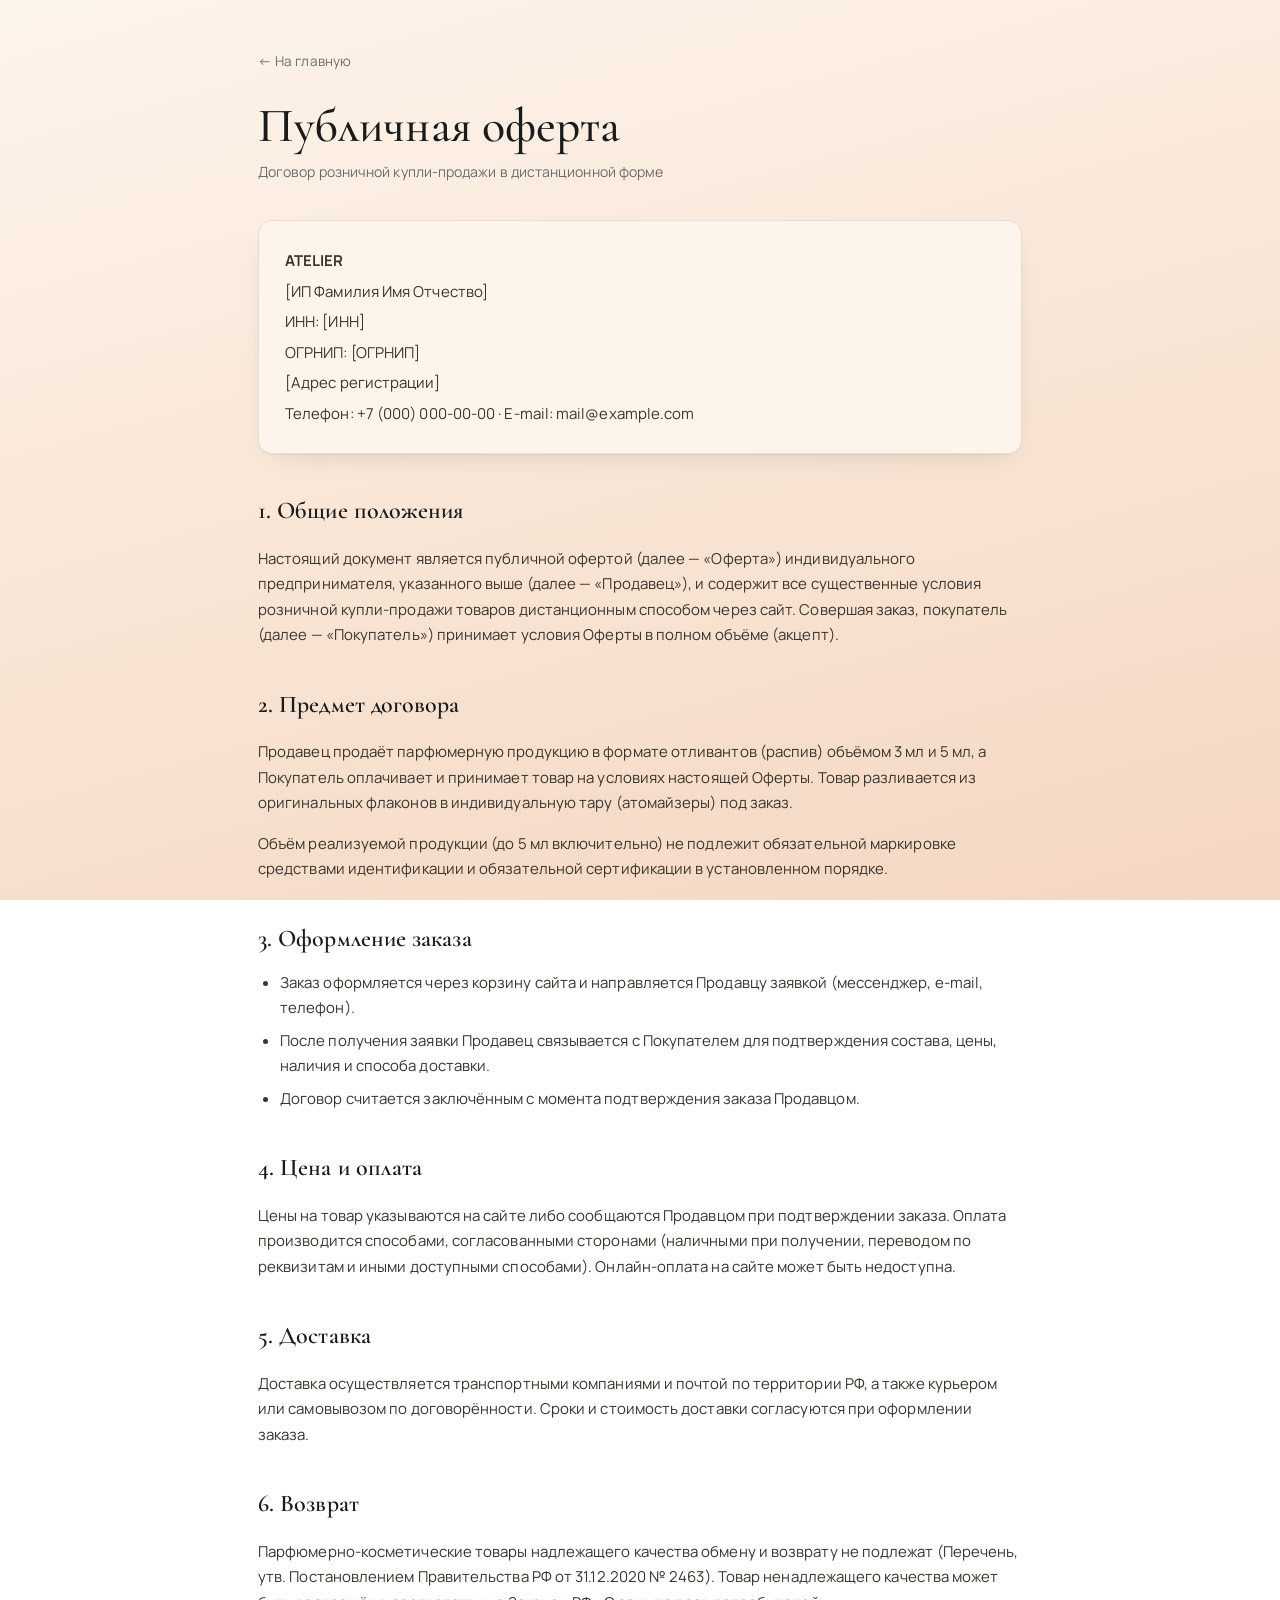
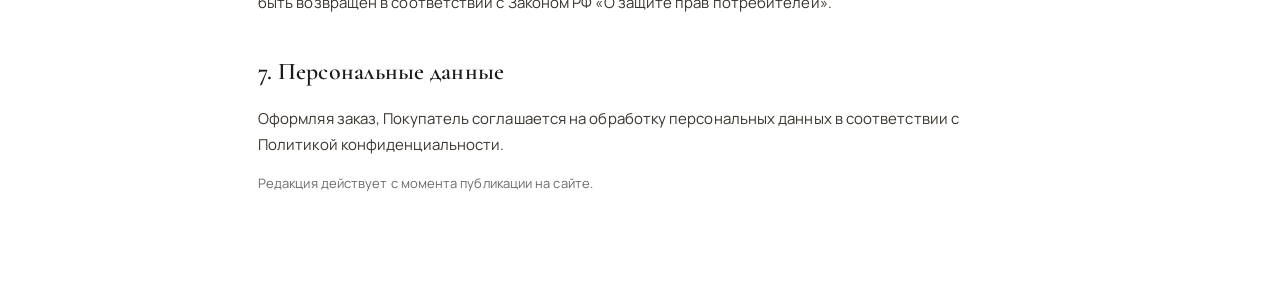
==== offer.html @ 7a7a68f2 "Сайт-витрина распива парфюмерии (ИП Жданов) Каталог 23 ароматов (3/4/5 мл), корзина (localStorage), " ====
<!DOCTYPE html>
<html lang="ru">
<head>
  <meta charset="UTF-8" />
  <meta name="viewport" content="width=device-width, initial-scale=1.0" />
  <title>Публичная оферта</title>
  <link rel="icon" href="data:image/svg+xml,%3Csvg xmlns='http://www.w3.org/2000/svg' viewBox='0 0 64 64'%3E%3Crect width='64' height='64' rx='14' fill='%23f6f3ee'/%3E%3Cpath d='M32 12 C44 30 46 38 32 50 C18 38 20 30 32 12 Z' fill='%23b9975b'/%3E%3C/svg%3E" />
  <link rel="preconnect" href="https://fonts.googleapis.com" />
  <link rel="preconnect" href="https://fonts.gstatic.com" crossorigin />
  <link href="https://fonts.googleapis.com/css2?family=Cormorant+Garamond:wght@400;500;600&family=Manrope:wght@300;400;500;600&display=swap" rel="stylesheet" />
  <link rel="stylesheet" href="assets/css/styles.css" />
</head>
<body>
  <main class="doc">
    <a href="index.html" class="back">← На главную</a>
    <h1>Публичная оферта</h1>
    <p class="doc-sub">Договор розничной купли-продажи в дистанционной форме</p>

    <div class="req-box">
      <p><strong data-shop-name>ATELIER</strong></p>
      <p id="oFio">[ИП Фамилия Имя Отчество]</p>
      <p>ИНН: <span id="oInn">[ИНН]</span></p>
      <p>ОГРНИП: <span id="oOgrnip">[ОГРНИП]</span></p>
      <p id="oAddr">[Адрес регистрации]</p>
      <p>Телефон: <span id="oPhone">[телефон]</span> · E-mail: <span id="oEmail">[почта]</span></p>
    </div>

    <h2>1. Общие положения</h2>
    <p>Настоящий документ является публичной офертой (далее — «Оферта») индивидуального предпринимателя,
    указанного выше (далее — «Продавец»), и содержит все существенные условия розничной купли-продажи
    товаров дистанционным способом через сайт. Совершая заказ, покупатель (далее — «Покупатель»)
    принимает условия Оферты в полном объёме (акцепт).</p>

    <h2>2. Предмет договора</h2>
    <p>Продавец продаёт парфюмерную продукцию в формате отливантов (распив) объёмом 3 мл и 5 мл,
    а Покупатель оплачивает и принимает товар на условиях настоящей Оферты. Товар разливается из
    оригинальных флаконов в индивидуальную тару (атомайзеры) под заказ.</p>
    <p>Объём реализуемой продукции (до 5 мл включительно) не подлежит обязательной маркировке
    средствами идентификации и обязательной сертификации в установленном порядке.</p>

    <h2>3. Оформление заказа</h2>
    <ul>
      <li>Заказ оформляется через корзину сайта и направляется Продавцу заявкой (мессенджер, e-mail,
      телефон).</li>
      <li>После получения заявки Продавец связывается с Покупателем для подтверждения состава, цены,
      наличия и способа доставки.</li>
      <li>Договор считается заключённым с момента подтверждения заказа Продавцом.</li>
    </ul>

    <h2>4. Цена и оплата</h2>
    <p>Цены на товар указываются на сайте либо сообщаются Продавцом при подтверждении заказа. Оплата
    производится способами, согласованными сторонами (наличными при получении, переводом по
    реквизитам и иными доступными способами). Онлайн-оплата на сайте может быть недоступна.</p>

    <h2>5. Доставка</h2>
    <p>Доставка осуществляется транспортными компаниями и почтой по территории РФ, а также курьером
    или самовывозом по договорённости. Сроки и стоимость доставки согласуются при оформлении заказа.</p>

    <h2>6. Возврат</h2>
    <p>Парфюмерно-косметические товары надлежащего качества обмену и возврату не подлежат
    (Перечень, утв. Постановлением Правительства РФ от 31.12.2020 № 2463). Товар ненадлежащего
    качества может быть возвращён в соответствии с Законом РФ «О защите прав потребителей».</p>

    <h2>7. Персональные данные</h2>
    <p>Оформляя заказ, Покупатель соглашается на обработку персональных данных в соответствии с
    <a href="privacy.html">Политикой конфиденциальности</a>.</p>

    <p class="muted">Редакция действует с момента публикации на сайте.</p>
  </main>

  <script src="assets/js/config.js"></script>
  <script>
    (function () {
      var L = (window.CONFIG && CONFIG.legal) || {};
      document.querySelectorAll("[data-shop-name]").forEach(function (e) { e.textContent = CONFIG.shopName; });
      var set = function (id, v) { var el = document.getElementById(id); if (el) el.textContent = v; };
      set("oFio", L.fio); set("oInn", L.inn); set("oOgrnip", L.ogrnip); set("oAddr", L.address);
      set("oPhone", CONFIG.phoneDisplay); set("oEmail", CONFIG.email);
    })();
  </script>
</body>
</html>
---- assets/css/styles.css ----
/* ============================= ОСНОВА ============================= */
:root{
  --bg:#fbf0e6;
  --bg-warm:#f8e3d2;
  --peach-1:#fdf3ea;
  --peach-2:#f8e2d0;
  --peach-3:#f3d0b6;
  --surface:#fdf5ec;
  --ink:#1a1a1a;
  --ink-soft:#3a352e;
  --muted:#6b6b6b;
  --muted-2:#8d877d;
  --line:#e4ded4;
  --line-soft:#ece7dd;
  --gold:#b9975b;
  --gold-deep:#a8854a;
  --gold-soft:#d8c39a;
  --gold-tint:#f4eddd;
  /* тёплый «эспрессо» для кнопок — мягче чистого чёрного на персиковой теме */
  --btn:#2c2118;
  --btn-deep:#1f1610;
  /* тёплый «штукатурный» фон под фото товаров — в тон персиковой теме */
  --media-bg:linear-gradient(160deg,#efe7dc 0%,#e9dfd2 55%,#e3d8c9 100%);
  --radius:14px;
  --radius-lg:20px;
  --maxw:1200px;
  --shadow:0 22px 48px -28px rgba(40,32,18,.40);
  --shadow-sm:0 10px 26px -18px rgba(40,32,18,.35);
  --shadow-card:0 1px 2px rgba(40,32,18,.04), 0 10px 30px -20px rgba(40,32,18,.30);
  --serif:"Cormorant Garamond", Georgia, serif;
  --sans:"Manrope", system-ui, -apple-system, "Segoe UI", sans-serif;
  --ease:cubic-bezier(.22,.61,.36,1);
}

*{box-sizing:border-box}
html{scroll-behavior:smooth}
html,body{max-width:100%;overflow-x:hidden}
body{
  margin:0;
  background:linear-gradient(165deg,#fdf4ec 0%,#fae8d9 42%,#f4d7c2 100%);
  background-attachment:fixed;
  color:var(--ink);
  font-family:var(--sans);
  font-weight:400;
  line-height:1.6;
  letter-spacing:.005em;
  -webkit-font-smoothing:antialiased;
  text-rendering:optimizeLegibility;
}
img{max-width:100%;display:block}
a{color:inherit;text-decoration:none}
button{font-family:inherit;cursor:pointer}
::selection{background:var(--gold-soft);color:var(--ink)}

.container{width:100%;max-width:var(--maxw);margin:0 auto;padding:0 28px}

/* «римская» микро-надпись над заголовками */
.eyebrow{
  display:inline-flex;align-items:center;gap:10px;
  text-transform:uppercase;letter-spacing:.26em;font-size:11px;font-weight:600;
  color:var(--gold-deep);
}
.eyebrow::before,.eyebrow::after{
  content:"";width:26px;height:1px;background:linear-gradient(90deg,transparent,var(--gold-soft));
}
.eyebrow::before{background:linear-gradient(90deg,var(--gold-soft),transparent)}

.section-title{
  font-family:var(--serif);
  font-weight:500;
  font-size:clamp(30px,4.4vw,48px);
  letter-spacing:.005em;
  line-height:1.08;
  margin:0;
}
.section-head{text-align:center;margin-bottom:42px;display:flex;flex-direction:column;align-items:center;gap:14px}
.section-sub{color:var(--muted);margin:0;font-size:15.5px;max-width:520px}

/* ============================= КНОПКИ ============================= */
.btn{
  position:relative;
  display:inline-flex;align-items:center;justify-content:center;gap:8px;
  padding:14px 30px;border:1px solid transparent;border-radius:999px;
  font-size:13.5px;font-weight:600;letter-spacing:.04em;
  transition:transform .25s var(--ease), background .25s var(--ease), color .25s var(--ease), border-color .25s var(--ease), box-shadow .25s var(--ease);
}
.btn:active{transform:translateY(1px)}
.btn-primary{background:var(--btn);color:#fbf3e9;box-shadow:0 12px 26px -16px rgba(44,33,24,.85)}
.btn-primary:hover{background:var(--btn-deep);transform:translateY(-2px);box-shadow:0 18px 32px -16px rgba(44,33,24,.9)}
.btn-primary:disabled{background:var(--line);color:var(--muted);cursor:not-allowed;box-shadow:none;transform:none}
.btn-ghost{background:transparent;border-color:rgba(44,33,24,.35);color:var(--btn)}
.btn-ghost:hover{background:var(--btn);color:#fbf3e9;border-color:var(--btn);transform:translateY(-2px)}
.btn-block{width:100%}
.icon-btn{background:none;border:none;font-size:18px;color:var(--muted);line-height:1;padding:8px;border-radius:50%;transition:color .2s,background .2s}
.icon-btn:hover{color:var(--ink);background:rgba(26,22,16,.05)}

/* ============================= ПЛАШКА СКИДКИ ============================= */
.promo-bar{
  background:linear-gradient(90deg,var(--gold-deep),var(--gold) 50%,var(--gold-deep));
  color:#fff;text-align:center;
  font-size:11.5px;letter-spacing:.16em;text-transform:uppercase;font-weight:600;
  padding:9px 16px;
}
.promo-bar b{color:#fff;font-weight:800;letter-spacing:.08em}

/* ============================= ШАПКА ============================= */
.site-header{
  position:sticky;top:0;z-index:40;
  background:rgba(251,240,230,.78);
  backdrop-filter:saturate(150%) blur(14px);
  -webkit-backdrop-filter:saturate(150%) blur(14px);
  border-bottom:1px solid var(--line-soft);
  transition:border-color .3s, box-shadow .3s, background .3s;
}
.header-inner{display:flex;align-items:center;gap:24px;height:74px}
.wordmark{display:flex;flex-direction:column;line-height:1.05;margin-right:auto}
.wordmark-name{font-family:var(--serif);font-size:25px;font-weight:600;letter-spacing:.2em}
.wordmark-sub{font-size:10px;letter-spacing:.22em;text-transform:uppercase;color:var(--muted-2);margin-top:3px}
.nav{display:flex;gap:32px;font-size:13.5px;font-weight:500;letter-spacing:.02em}
.nav a{position:relative;color:var(--muted);padding:4px 0;transition:color .25s}
.nav a::after{
  content:"";position:absolute;left:0;right:100%;bottom:0;height:1px;
  background:var(--gold);transition:right .3s var(--ease);
}
.nav a:hover{color:var(--ink)}
.nav a:hover::after{right:0}
.cart-btn{position:relative;background:none;border:none;color:var(--ink);padding:9px;display:flex;border-radius:50%;transition:background .2s,transform .2s}
.cart-btn:hover{background:rgba(26,22,16,.05);transform:translateY(-1px)}
.cart-count{
  position:absolute;top:-1px;right:-2px;min-width:18px;height:18px;padding:0 4px;
  background:var(--gold);color:#fff;font-size:10.5px;font-weight:700;
  border-radius:999px;display:flex;align-items:center;justify-content:center;
  box-shadow:0 0 0 2px var(--bg);
}

/* ============================= HERO ============================= */
.hero{
  position:relative;overflow:hidden;
  padding:clamp(70px,11vw,140px) 0 clamp(50px,7vw,96px);
  text-align:center;
}
/* деликатные радиальные акценты фона */
.hero::before,.hero::after{
  content:"";position:absolute;border-radius:50%;pointer-events:none;z-index:0;
}
.hero::before{
  width:900px;height:900px;top:-400px;left:50%;margin-left:-450px;
  background:radial-gradient(circle,rgba(243,176,130,.30) 0%,rgba(243,176,130,0) 62%);
  animation:floatGlow 15s ease-in-out infinite alternate;
}
.hero::after{
  width:600px;height:600px;bottom:-300px;right:-160px;
  background:radial-gradient(circle,rgba(214,150,98,.20) 0%,rgba(214,150,98,0) 66%);
  animation:floatGlow2 19s ease-in-out infinite alternate;
}
.hero-inner{position:relative;z-index:1}
.hero-eyebrow{
  display:inline-flex;align-items:center;gap:12px;
  text-transform:uppercase;letter-spacing:.28em;font-size:11.5px;font-weight:600;color:var(--gold-deep);
  margin:0 0 26px;
}
.hero-eyebrow::before,.hero-eyebrow::after{
  content:"";width:34px;height:1px;background:var(--gold-soft);
}
.hero-title{
  font-family:var(--serif);font-weight:500;
  font-size:clamp(34px,8.4vw,90px);line-height:1.02;margin:0 0 26px;letter-spacing:.004em;
  overflow-wrap:break-word;
}
.hero-title em{font-style:italic;color:var(--gold-deep)}
.hero-lead{font-size:clamp(16px,2vw,19px);color:var(--muted);max-width:560px;margin:0 auto 34px;line-height:1.65}
.hero-lead strong{color:var(--ink);font-weight:600}
.hero-actions{display:flex;gap:16px;justify-content:center;flex-wrap:wrap}
.hero-note{
  margin-top:34px;font-size:12px;color:var(--muted-2);letter-spacing:.04em;
  display:inline-flex;align-items:center;gap:8px;
}
.hero-divider{
  margin:46px auto 0;width:1px;height:46px;
  background:linear-gradient(var(--gold-soft),transparent);
}

/* ============================= БРЕНДЫ + ДОВЕРИЕ (гибрид) ============================= */
.brands{padding:18px 0 8px;text-align:center}
.brands-eyebrow{margin-bottom:26px}
.brand-marquee{
  position:relative;overflow:hidden;width:100%;
  -webkit-mask-image:linear-gradient(90deg,transparent,#000 12%,#000 88%,transparent);
  mask-image:linear-gradient(90deg,transparent,#000 12%,#000 88%,transparent);
}
.brand-track{
  display:inline-flex;align-items:center;gap:0;white-space:nowrap;
  will-change:transform;animation:marquee 36s linear infinite;
}
.brand-track:hover{animation-play-state:paused}
.brand-track .b{
  font-family:var(--serif);font-size:clamp(22px,3vw,34px);font-weight:500;
  color:var(--ink-soft);padding:0 34px;letter-spacing:.01em;transition:color .3s var(--ease);
}
.brand-track .b:hover{color:var(--gold-deep)}
.brand-track .dot{width:5px;height:5px;border-radius:50%;background:var(--gold-soft);flex:none}

.trust-line{
  list-style:none;margin:34px auto 0;padding:0;
  display:flex;flex-wrap:wrap;justify-content:center;align-items:center;gap:14px 26px;
}
.trust-line li{
  position:relative;display:inline-flex;align-items:center;gap:10px;
  font-size:12.5px;text-transform:uppercase;letter-spacing:.14em;color:var(--muted);font-weight:600;
}
.trust-line li::before{
  content:"";width:6px;height:6px;border-radius:50%;background:var(--gold);
  box-shadow:0 0 0 4px var(--gold-tint);
}

/* ============================= КАТАЛОГ ============================= */
.catalog{padding:clamp(64px,9vw,108px) 0}
.filters{display:flex;flex-wrap:wrap;gap:9px;justify-content:center;margin-bottom:42px}
.filter-chip{
  padding:9px 20px;border:1px solid var(--line);border-radius:999px;background:var(--surface);
  font-size:12.5px;font-weight:500;letter-spacing:.02em;color:var(--muted);
  transition:all .25s var(--ease);
}
.filter-chip:hover{border-color:var(--gold-soft);color:var(--ink);transform:translateY(-1px)}
.filter-chip.active{background:var(--btn);color:#fbf3e9;border-color:var(--btn);box-shadow:0 10px 20px -14px rgba(44,33,24,.7)}

.grid{display:grid;grid-template-columns:repeat(4,minmax(0,1fr));gap:26px}

.card{
  position:relative;
  background:linear-gradient(180deg,#fffaf2 0%,#fbefe2 100%);
  border:1px solid rgba(217,195,154,.35);border-radius:var(--radius);
  overflow:hidden;display:flex;flex-direction:column;
  box-shadow:var(--shadow-card);
  transition:transform .35s var(--ease), box-shadow .35s var(--ease), border-color .35s var(--ease);
}
.card:hover{transform:translateY(-6px);box-shadow:var(--shadow);border-color:var(--gold-soft)}
.card-media{
  position:relative;aspect-ratio:1/1;
  background:var(--media-bg);overflow:hidden;
}
.card-media::after{
  content:"";position:absolute;inset:0;pointer-events:none;
  box-shadow:inset 0 -40px 50px -40px rgba(40,32,18,.12);
}
.card-media img{
  width:100%;height:100%;object-fit:cover;object-position:center 42%;
  /* тёплый тон, чтобы серая штукатурка кадров подружилась с персиковой темой */
  filter:sepia(.14) saturate(1.12) brightness(1.015);
  transition:transform .7s var(--ease), filter .4s var(--ease);
}
.card:hover .card-media img{transform:scale(1.045)}
/* бейдж бренда поверх фото */
.card-badge{
  position:absolute;top:12px;left:12px;z-index:2;
  background:rgba(255,255,255,.86);backdrop-filter:blur(4px);-webkit-backdrop-filter:blur(4px);
  border:1px solid rgba(228,222,212,.9);
  border-radius:999px;padding:5px 12px;
  font-size:9.5px;letter-spacing:.16em;text-transform:uppercase;font-weight:700;color:var(--gold-deep);
}
.card-gender-badge{
  position:absolute;top:12px;right:12px;z-index:2;
  background:rgba(26,22,16,.55);backdrop-filter:blur(4px);-webkit-backdrop-filter:blur(4px);
  border-radius:999px;padding:5px 11px;
  font-size:9px;letter-spacing:.12em;text-transform:uppercase;font-weight:600;color:#fff;
}
.card-sale{
  position:absolute;left:12px;bottom:12px;z-index:2;
  background:linear-gradient(135deg,var(--gold),var(--gold-deep));color:#fff;
  border-radius:999px;padding:5px 11px;
  font-size:10.5px;font-weight:700;letter-spacing:.04em;
  box-shadow:0 8px 18px -8px rgba(168,133,74,.95);
  transition:opacity .3s var(--ease);
}
.card-body{padding:15px 16px 16px;display:flex;flex-direction:column;flex:1}
.card-name{font-family:var(--serif);font-size:20px;font-weight:600;line-height:1.14;margin:0 0 12px;letter-spacing:.005em}
.card-desc{font-size:13px;color:var(--muted);margin:0 0 14px;line-height:1.55}
.card-notes{
  font-size:12px;color:var(--muted);
  border-top:1px solid var(--line-soft);padding-top:14px;margin-bottom:18px;
  display:grid;gap:5px;
}
.card-notes b{
  color:var(--ink-soft);font-weight:600;font-size:10px;text-transform:uppercase;letter-spacing:.08em;
  display:inline-block;min-width:50px;
}
.card-notes div{display:flex;gap:8px;line-height:1.45}
.card-notes div + div{margin-top:0}

/* оверлей с описанием/нотами поверх фото — раскрывается при наведении (десктоп) */
.card-hover{
  position:absolute;inset:0;z-index:1;
  display:flex;flex-direction:column;justify-content:flex-end;
  padding:22px 20px;
  color:#f1e7d8;
  background:linear-gradient(to top,rgba(22,17,11,.95) 0%,rgba(22,17,11,.78) 42%,rgba(22,17,11,.25) 78%,transparent 100%);
  opacity:0;transform:translateY(10px);
  transition:opacity .45s var(--ease), transform .45s var(--ease);
}
.card-hover .card-desc{color:#efe6d6;margin:0 0 12px;font-size:13.5px}
.card-hover .card-notes{border-top-color:rgba(255,255,255,.2);color:#e7dcc8;margin-bottom:0}
.card-hover .card-notes b{color:var(--gold-soft)}
/* мобильный/статичный блок инфо в теле карточки */
.card-mobile .card-desc{margin:0 0 12px}
.card-mobile .card-notes{margin-bottom:16px}

@media (hover:hover){
  .card:hover .card-hover{opacity:1;transform:none}
  .card:hover .card-sale{opacity:0}
  .card-mobile{display:none}
}
@media (hover:none){
  .card-hover{display:none}
}

.card-buy{margin-top:auto}
.vol-toggle{display:flex;gap:8px;margin-bottom:10px}
.vol-opt{
  position:relative;flex:1;overflow:hidden;
  border:1px solid var(--line);border-radius:12px;
  background:linear-gradient(170deg,#fffdfa 0%,#f8efe2 100%);
  padding:8px 6px 9px;text-align:center;
  box-shadow:0 1px 2px rgba(40,32,18,.05), inset 0 1px 0 rgba(255,255,255,.7);
  transition:border-color .22s var(--ease), background .22s var(--ease), box-shadow .22s var(--ease), transform .22s var(--ease);
}
.vol-opt:hover{
  border-color:var(--gold-soft);
  background:linear-gradient(170deg,#fffaf1 0%,#f3e7d3 100%);
  transform:translateY(-1px);
}
.vol-opt.active{
  border-color:var(--gold);
  background:linear-gradient(168deg,#fffdf8 0%,#f6e9d2 100%);
  box-shadow:0 8px 18px -12px rgba(168,133,74,.65), inset 0 0 0 1px rgba(185,151,91,.5), inset 0 1px 0 rgba(255,255,255,.85);
}
/* тонкая золотая верхняя полоска у активного блока */
.vol-opt.active::before{
  content:"";position:absolute;left:0;right:0;top:0;height:2px;
  background:linear-gradient(90deg,transparent,var(--gold),var(--gold-soft),var(--gold),transparent);
}
.vol-opt .v{display:block;font-size:13px;font-weight:700;letter-spacing:.02em;color:var(--ink-soft)}
.vol-opt.active .v{color:var(--ink)}
.vol-opt .p{
  display:flex;flex-wrap:wrap;justify-content:center;align-items:baseline;gap:5px;
  font-size:11.5px;color:var(--muted);margin-top:3px;line-height:1.1;
}
.p-old{text-decoration:line-through;text-decoration-color:rgba(141,135,125,.6);color:var(--muted-2);font-size:10.5px;opacity:.8}
.p-now{
  color:var(--gold-deep);font-weight:700;font-size:12.5px;letter-spacing:.01em;
}
/* лёгкий золотой переливающийся блик на цене активного блока */
.vol-opt.active .p-now{
  background:linear-gradient(100deg,var(--gold-deep) 20%,#e7c889 48%,var(--gold-deep) 76%);
  background-size:220% 100%;
  -webkit-background-clip:text;background-clip:text;
  -webkit-text-fill-color:transparent;color:transparent;
  animation:priceShimmer 3.6s var(--ease) infinite;
}
@keyframes priceShimmer{
  0%,100%{background-position:140% 0}
  50%{background-position:-40% 0}
}
.add-btn{width:100%;padding:12px 24px}

/* ============================= ОПЛАТА/ДОСТАВКА ============================= */
.delivery{position:relative;padding:clamp(56px,7vw,92px) 0;background:var(--surface);border-top:1px solid var(--line);border-bottom:1px solid var(--line)}
.delivery-inner{max-width:780px;text-align:center;margin:0 auto;display:flex;flex-direction:column;align-items:center;gap:14px}
.delivery-list{list-style:none;padding:0;margin:32px 0 0;display:grid;gap:0;text-align:left;width:100%;max-width:620px}
.delivery-list li{
  position:relative;padding:16px 16px 16px 42px;color:var(--ink-soft);font-size:15px;
  border-bottom:1px solid var(--line-soft);
}
.delivery-list li:last-child{border-bottom:none}
.delivery-list li::before{
  content:"";position:absolute;left:8px;top:21px;width:8px;height:8px;border-radius:50%;
  background:var(--gold);box-shadow:0 0 0 4px var(--gold-tint);
}
.delivery-foot{margin-top:30px;color:var(--muted);font-size:14px;max-width:620px;line-height:1.6}

/* ============================= ФУТЕР ============================= */
.site-footer{padding:72px 0 30px;background:var(--bg-warm);border-top:1px solid var(--line)}
.footer-grid{display:grid;grid-template-columns:1.5fr 1fr 1fr 1.4fr;gap:36px}
.footer-col h4{font-size:11.5px;text-transform:uppercase;letter-spacing:.16em;color:var(--ink);margin:0 0 16px;font-weight:700}
.footer-col p{margin:0 0 10px;font-size:14px;color:var(--muted)}
.footer-col a{position:relative;color:var(--muted);transition:color .2s}
.footer-col a:hover{color:var(--gold-deep)}
.footer-logo{font-size:24px;letter-spacing:.2em;font-family:var(--serif);font-weight:600}
.footer-tagline{margin:8px 0 14px !important;color:var(--muted)}
.footer-muted{font-size:12.5px !important;line-height:1.6;max-width:300px}
.footer-legal p{font-size:13px;line-height:1.55}
.footer-bottom{margin-top:52px;padding-top:24px;border-top:1px solid var(--line);font-size:12.5px;color:var(--muted-2);display:flex;justify-content:center}

/* ============================= КОРЗИНА / МОДАЛКА ============================= */
.overlay{position:fixed;inset:0;background:rgba(26,22,16,.48);backdrop-filter:blur(2px);-webkit-backdrop-filter:blur(2px);z-index:50;animation:fade .25s ease}
.cart-drawer{
  position:fixed;top:0;right:0;height:100%;width:min(430px,100%);z-index:60;
  background:var(--bg);border-left:1px solid var(--line);
  transform:translateX(100%);transition:transform .42s var(--ease);
  display:flex;flex-direction:column;box-shadow:-30px 0 60px -40px rgba(40,32,18,.5);
}
.cart-drawer.open{transform:translateX(0)}
.cart-head{display:flex;align-items:center;justify-content:space-between;padding:24px 24px 18px;border-bottom:1px solid var(--line)}
.cart-head h3{font-family:var(--serif);font-size:26px;font-weight:600;margin:0}
.cart-items{flex:1;overflow-y:auto;padding:8px 24px}
.cart-empty{flex:1;display:flex;flex-direction:column;align-items:center;justify-content:center;gap:8px;color:var(--muted);font-size:15px}
.cart-item{display:flex;gap:14px;padding:18px 0;border-bottom:1px solid var(--line-soft)}
.cart-item:last-child{border-bottom:none}
.cart-item img{width:64px;height:64px;border-radius:10px;object-fit:cover;background:var(--media-bg);border:1px solid var(--line)}
.cart-item-info{flex:1;min-width:0}
.cart-item-brand{font-size:10px;text-transform:uppercase;letter-spacing:.14em;color:var(--gold-deep);font-weight:700}
.cart-item-name{font-family:var(--serif);font-size:17px;font-weight:600;margin:3px 0 2px;line-height:1.2}
.cart-item-vol{font-size:12px;color:var(--muted)}
.cart-item-bottom{display:flex;align-items:center;justify-content:space-between;margin-top:10px}
.qty{display:flex;align-items:center;gap:4px;border:1px solid var(--line);border-radius:999px;padding:2px;background:#fff}
.qty button{width:28px;height:28px;border:none;background:transparent;border-radius:999px;font-size:16px;line-height:1;color:var(--ink);transition:background .15s}
.qty button:hover{background:var(--gold-tint)}
.qty span{min-width:22px;text-align:center;font-size:13.5px;font-weight:600}
.cart-item-price{font-size:14px;font-weight:700}
.cart-item-remove{font-size:11px;color:var(--muted-2);background:none;border:none;padding:0;margin-top:8px;letter-spacing:.02em;transition:color .2s}
.cart-item-remove:hover{color:#a33}
.cart-foot{padding:20px 24px 26px;border-top:1px solid var(--line);background:var(--bg-warm)}
.cart-total-row{display:flex;justify-content:space-between;align-items:baseline;margin-bottom:14px}
.cart-total-row span{font-size:13px;text-transform:uppercase;letter-spacing:.1em;color:var(--muted)}
.cart-total-row strong{font-family:var(--serif);font-size:28px;font-weight:600}
.cart-hint{font-size:12px;color:var(--muted);margin:0 0 14px;line-height:1.5}

/* модалка оформления */
.modal{position:fixed;inset:0;z-index:70;display:none;align-items:center;justify-content:center;padding:20px;background:rgba(26,22,16,.55);backdrop-filter:blur(3px);-webkit-backdrop-filter:blur(3px)}
.modal.open{display:flex;animation:fade .25s ease}
.modal-box{
  background:var(--bg);border-radius:var(--radius-lg);width:min(520px,100%);max-height:90vh;overflow-y:auto;
  border:1px solid var(--line);box-shadow:var(--shadow);
  animation:rise .35s var(--ease);
}
.modal-head{display:flex;align-items:center;justify-content:space-between;padding:24px 26px 16px;border-bottom:1px solid var(--line)}
.modal-head h3{font-family:var(--serif);font-size:26px;font-weight:600;margin:0}
.checkout-form{padding:22px 26px 28px;display:flex;flex-direction:column;gap:15px}
.field{display:flex;flex-direction:column;gap:7px}
.field span{font-size:12.5px;color:var(--muted);letter-spacing:.02em}
.field i{color:var(--gold);font-style:normal}
.field input,.field textarea{
  border:1px solid var(--line);border-radius:11px;padding:12px 14px;font-family:inherit;font-size:14px;
  background:#fff;color:var(--ink);resize:vertical;transition:border-color .2s, box-shadow .2s;
}
.field input:focus,.field textarea:focus{outline:none;border-color:var(--gold);box-shadow:0 0 0 3px var(--gold-tint)}
.check{display:flex;gap:11px;align-items:flex-start;font-size:12.5px;color:var(--muted);line-height:1.5}
.check input{margin-top:2px;accent-color:var(--gold-deep);width:15px;height:15px;flex:none}
.check a{color:var(--ink);text-decoration:underline;text-underline-offset:2px}
.form-error{color:#b3402f;font-size:13px;margin:0;background:#fbeae7;border:1px solid #f0c8c0;padding:10px 14px;border-radius:10px}
.send-label{font-size:12px;text-transform:uppercase;letter-spacing:.1em;color:var(--muted);margin:8px 0 0}
.send-buttons{display:grid;grid-template-columns:1fr 1fr;gap:10px}
.send-buttons .btn{width:100%;padding:13px 18px;font-size:13px}
.send-wa{background:#1faa52;color:#fff}
.send-wa:hover{background:#1a9447;transform:translateY(-2px)}
.send-tg{background:#2aabee;color:#fff}
.send-tg:hover{background:#1d98d8;transform:translateY(-2px)}
.send-email{background:var(--btn);color:#fbf3e9}
.send-email:hover{background:var(--btn-deep);transform:translateY(-2px)}
.send-call{background:transparent;border:1px solid rgba(26,26,26,.4);color:var(--ink)}
.send-call:hover{background:var(--btn);color:#fbf3e9;border-color:var(--btn);transform:translateY(-2px)}

/* тост */
.toast{
  position:fixed;left:50%;bottom:30px;transform:translateX(-50%) translateY(20px);
  background:var(--ink);color:#fff;padding:13px 26px;border-radius:999px;font-size:13.5px;font-weight:500;letter-spacing:.02em;
  z-index:90;opacity:0;transition:opacity .3s var(--ease), transform .3s var(--ease);pointer-events:none;
  box-shadow:0 20px 40px -22px rgba(0,0,0,.6);
}
.toast.show{opacity:1;transform:translateX(-50%) translateY(0)}

/* ============================= АНИМАЦИИ ============================= */
.reveal{opacity:0;transform:translateY(22px);transition:opacity .7s var(--ease), transform .7s var(--ease)}
.reveal.in{opacity:1;transform:none}
/* stagger для карточек/преимуществ внутри одной сетки */
.grid .reveal:nth-child(4n+2),.features-grid .reveal:nth-child(2){transition-delay:.07s}
.grid .reveal:nth-child(4n+3),.features-grid .reveal:nth-child(3){transition-delay:.14s}
.grid .reveal:nth-child(4n+4),.features-grid .reveal:nth-child(4){transition-delay:.21s}
@keyframes fade{from{opacity:0}to{opacity:1}}
@keyframes rise{from{opacity:0;transform:translateY(16px) scale(.985)}to{opacity:1;transform:none}}
@keyframes marquee{from{transform:translateX(0)}to{transform:translateX(-50%)}}
@keyframes floatGlow{from{transform:translate(-30px,0)}to{transform:translate(30px,40px)}}
@keyframes floatGlow2{from{transform:translate(0,0)}to{transform:translate(-40px,-30px)}}

/* ============================= АДАПТИВ ============================= */
@media (max-width:1024px){
  .features-grid{grid-template-columns:repeat(2,minmax(0,1fr))}
  .grid{grid-template-columns:repeat(3,minmax(0,1fr))}
  .footer-grid{grid-template-columns:1fr 1fr}
}
@media (max-width:760px){
  .nav{display:none}
  .grid{grid-template-columns:repeat(2,minmax(0,1fr));gap:16px}
  .card-name{font-size:19px}
  .card-body{padding:16px 16px 18px}
  .card-notes,.card-desc{font-size:12px}
  .footer-grid{grid-template-columns:1fr;gap:30px}
  .send-buttons{grid-template-columns:1fr}
  .section-head{margin-bottom:32px}
}
@media (max-width:420px){
  .container{padding:0 16px}
  .grid{grid-template-columns:repeat(2,minmax(0,1fr));gap:12px}
  .card-body{padding:14px}
  .card-name{font-size:17px}
  .card-notes b{min-width:auto}
  .vol-toggle{flex-direction:column}
}

@media (prefers-reduced-motion:reduce){
  *{scroll-behavior:auto !important}
  .reveal{opacity:1;transform:none;transition:none}
  .reveal[class*="nth"]{transition-delay:0 !important}
  .grid .reveal{transition-delay:0 !important}
  .card,.card-media img,.btn,.filter-chip,.nav a::after,.vol-opt{transition:none}
  .vol-opt.active .p-now{
    animation:none;
    -webkit-text-fill-color:var(--gold-deep);color:var(--gold-deep);
    background:none;
  }
  .modal-box{animation:none}
  .brand-track{animation:none;justify-content:center;white-space:normal;flex-wrap:wrap}
  .hero::before,.hero::after{animation:none}
}

/* ============================= ЮР-СТРАНИЦЫ ============================= */
.doc{max-width:820px;margin:0 auto;padding:48px 28px 80px}
.doc .back{display:inline-flex;align-items:center;gap:8px;margin-bottom:28px;font-size:13.5px;color:var(--muted);transition:color .2s}
.doc .back:hover{color:var(--gold-deep)}
.doc h1{font-family:var(--serif);font-weight:500;font-size:clamp(30px,5vw,48px);margin:0 0 8px;line-height:1.08}
.doc .doc-sub{color:var(--muted);font-size:14px;margin:0 0 36px}
.doc h2{font-family:var(--serif);font-weight:600;font-size:24px;margin:38px 0 12px}
.doc p,.doc li{font-size:15px;color:var(--ink-soft);line-height:1.7}
.doc ul,.doc ol{padding-left:22px;margin:10px 0}
.doc li{margin-bottom:7px}
.doc .req-box{background:var(--surface);border:1px solid var(--line);border-radius:var(--radius);padding:22px 26px;margin:20px 0;box-shadow:var(--shadow-card)}
.doc .req-box p{margin:5px 0}
.doc .muted{color:var(--muted);font-size:13px}
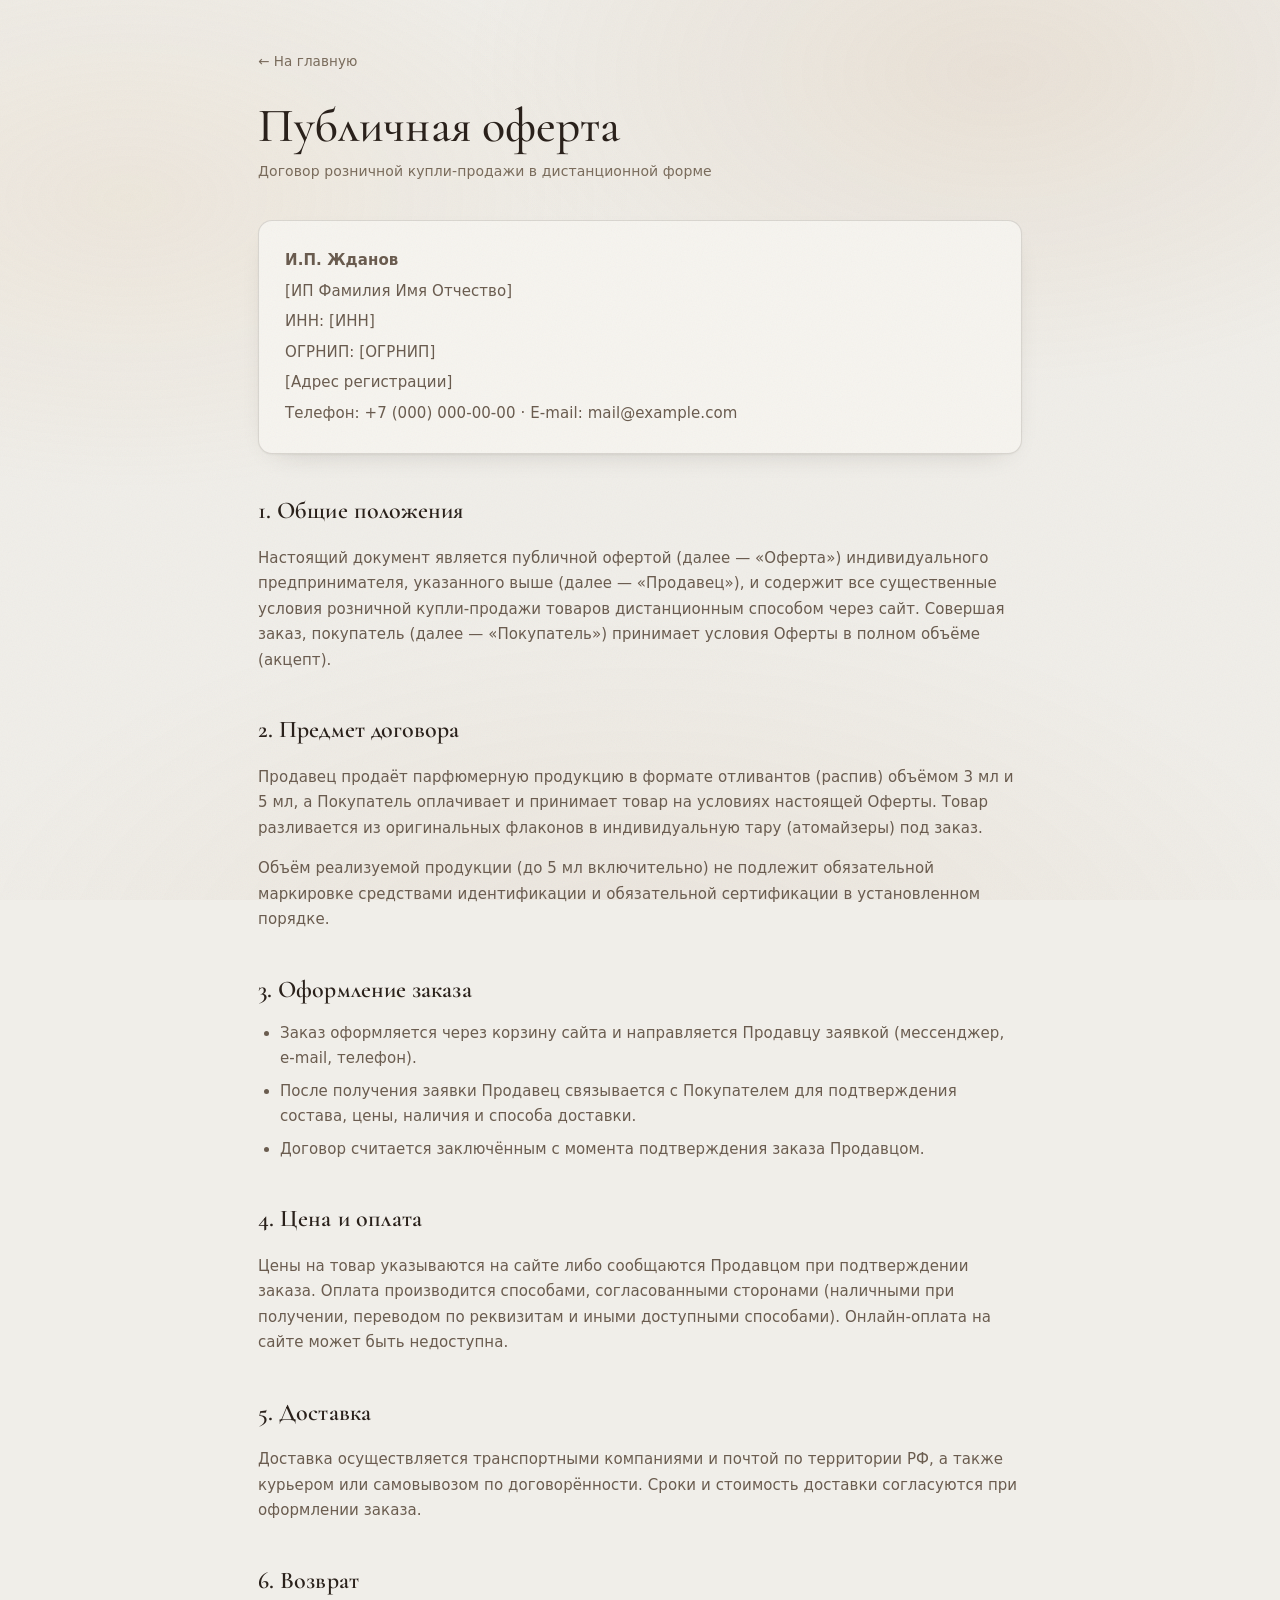
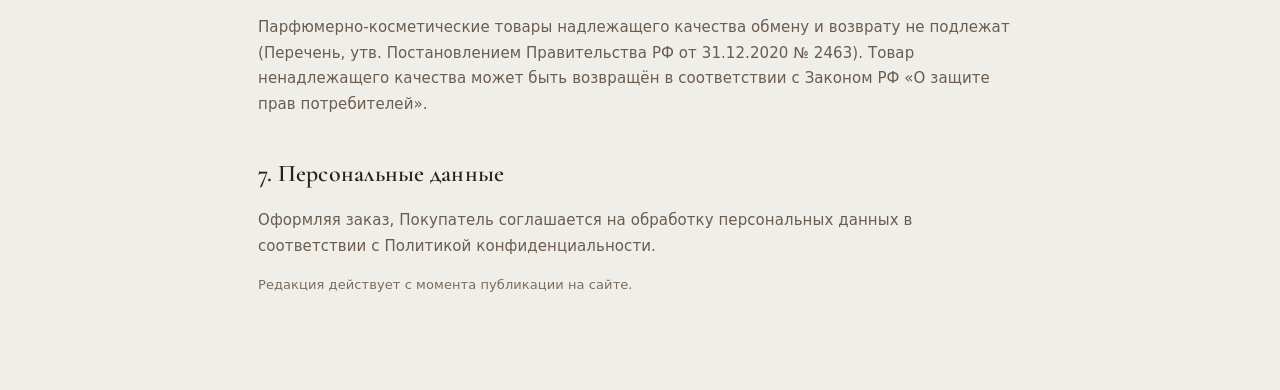
==== commit c737d511: "Запрет авто-тёмного режима браузера (color-scheme: light) Мобильные браузеры (Samsung Internet, Chro" ====
--- a/offer.html
+++ b/offer.html
@@ -3,6 +3,7 @@
 <head>
   <meta charset="UTF-8" />
   <meta name="viewport" content="width=device-width, initial-scale=1.0" />
+  <meta name="color-scheme" content="light" />
   <title>Публичная оферта</title>
   <link rel="icon" href="data:image/svg+xml,%3Csvg xmlns='http://www.w3.org/2000/svg' viewBox='0 0 64 64'%3E%3Crect width='64' height='64' rx='14' fill='%23f6f3ee'/%3E%3Cpath d='M32 12 C44 30 46 38 32 50 C18 38 20 30 32 12 Z' fill='%23b9975b'/%3E%3C/svg%3E" />
   <link rel="preconnect" href="https://fonts.googleapis.com" />
--- a/assets/css/styles.css
+++ b/assets/css/styles.css
@@ -1,34 +1,47 @@
 /* ============================= ОСНОВА ============================= */
 :root{
-  --bg:#fbf0e6;
-  --bg-warm:#f8e3d2;
-  --peach-1:#fdf3ea;
-  --peach-2:#f8e2d0;
-  --peach-3:#f3d0b6;
-  --surface:#fdf5ec;
-  --ink:#1a1a1a;
-  --ink-soft:#3a352e;
-  --muted:#6b6b6b;
-  --muted-2:#8d877d;
-  --line:#e4ded4;
-  --line-soft:#ece7dd;
-  --gold:#b9975b;
-  --gold-deep:#a8854a;
-  --gold-soft:#d8c39a;
-  --gold-tint:#f4eddd;
-  /* тёплый «эспрессо» для кнопок — мягче чистого чёрного на персиковой теме */
-  --btn:#2c2118;
-  --btn-deep:#1f1610;
-  /* тёплый «штукатурный» фон под фото товаров — в тон персиковой теме */
-  --media-bg:linear-gradient(160deg,#efe7dc 0%,#e9dfd2 55%,#e3d8c9 100%);
+  color-scheme:light;            /* сайт только светлый — запрет авто-тёмного режима браузера */
+  /* нейтральный off-white (тон «neutral» из SILLAGE — прохладнее тёплого крема) */
+  --bg:#F0EEE9;
+  --bg-warm:#EAE7E0;
+  --peach-1:#F6F4EF;
+  --peach-2:#EAE7E0;
+  --peach-3:#E0DCD2;
+  --surface:#F6F4EF;
+  /* графит-коричневые чернила */
+  --ink:#2A211B;
+  --ink-soft:#6A5C4F;
+  --muted:#7A6C5C;
+  --muted-2:#9A8B7B;
+  --line:rgba(42,33,27,.14);
+  --line-soft:rgba(42,33,27,.08);
+  /* бронза-амбра — единый тёплый акцент (тонкие линии, цена, детали) */
+  --gold:#B0763A;
+  --gold-deep:#8A5A28;
+  --gold-soft:#CDA571;
+  --gold-tint:#F1E6D6;
+  /* акцент-токены SILLAGE (--accent-glow — rgb-каналы для свечения) */
+  --accent:#B0763A;
+  --accent-deep:#8A5A28;
+  --accent-glow:176 118 58;
+  /* прежние имена акцента сведены к бронзе (раньше были бордо) */
+  --wine:var(--gold);
+  --wine-deep:var(--gold-deep);
+  --wine-soft:var(--gold-soft);
+  --wine-tint:var(--gold-tint);
+  /* тёмный графит-коричневый для кнопок/активных пилюль */
+  --btn:#2A211B;
+  --btn-deep:#1E1712;
+  /* тёплый «штукатурный» фон под фото товаров — в тон кремовой теме */
+  --media-bg:linear-gradient(160deg,#ECEAE3 0%,#E6E3DB 55%,#DEDACF 100%);
   --radius:14px;
   --radius-lg:20px;
   --maxw:1200px;
-  --shadow:0 22px 48px -28px rgba(40,32,18,.40);
-  --shadow-sm:0 10px 26px -18px rgba(40,32,18,.35);
-  --shadow-card:0 1px 2px rgba(40,32,18,.04), 0 10px 30px -20px rgba(40,32,18,.30);
+  --shadow:0 22px 48px -28px rgba(42,33,27,.40);
+  --shadow-sm:0 10px 26px -18px rgba(42,33,27,.35);
+  --shadow-card:0 1px 2px rgba(42,33,27,.05), 0 10px 30px -20px rgba(42,33,27,.30);
   --serif:"Cormorant Garamond", Georgia, serif;
-  --sans:"Manrope", system-ui, -apple-system, "Segoe UI", sans-serif;
+  --sans:"Jost", system-ui, -apple-system, "Segoe UI", sans-serif;
   --ease:cubic-bezier(.22,.61,.36,1);
 }
 
@@ -37,8 +50,7 @@
 html,body{max-width:100%;overflow-x:hidden}
 body{
   margin:0;
-  background:linear-gradient(165deg,#fdf4ec 0%,#fae8d9 42%,#f4d7c2 100%);
-  background-attachment:fixed;
+  background:var(--bg);
   color:var(--ink);
   font-family:var(--sans);
   font-weight:400;
@@ -46,6 +58,20 @@
   letter-spacing:.005em;
   -webkit-font-smoothing:antialiased;
   text-rendering:optimizeLegibility;
+}
+/* атмосфера: тёплое бронзовое свечение под контентом + плёночное зерно поверх (SILLAGE) */
+body::before{
+  content:"";position:fixed;inset:0;z-index:-1;pointer-events:none;
+  background:
+    radial-gradient(60% 50% at 78% 8%, rgba(176,118,58,.10), transparent 70%),
+    radial-gradient(55% 45% at 10% 22%, rgba(220,180,130,.12), transparent 72%),
+    radial-gradient(80% 60% at 50% 108%, rgba(176,118,58,.07), transparent 70%);
+}
+body::after{
+  content:"";position:fixed;inset:0;z-index:3;pointer-events:none;
+  opacity:.05;mix-blend-mode:multiply;
+  background-image:url("data:image/svg+xml,%3Csvg xmlns='http://www.w3.org/2000/svg' width='160' height='160'%3E%3Cfilter id='n'%3E%3CfeTurbulence type='fractalNoise' baseFrequency='0.85' numOctaves='2' stitchTiles='stitch'/%3E%3C/filter%3E%3Crect width='100%25' height='100%25' filter='url(%23n)'/%3E%3C/svg%3E");
+  background-size:170px 170px;
 }
 img{max-width:100%;display:block}
 a{color:inherit;text-decoration:none}
@@ -104,9 +130,11 @@
 .promo-bar b{color:#fff;font-weight:800;letter-spacing:.08em}
 
 /* ============================= ШАПКА ============================= */
+/* верхний блок (плашка + шапка) — закреплён сверху, всегда виден */
+.topbar{position:sticky;top:0;z-index:40}
 .site-header{
-  position:sticky;top:0;z-index:40;
-  background:rgba(251,240,230,.78);
+  position:relative;z-index:1;
+  background:rgba(240,238,233,.72);
   backdrop-filter:saturate(150%) blur(14px);
   -webkit-backdrop-filter:saturate(150%) blur(14px);
   border-bottom:1px solid var(--line-soft);
@@ -133,6 +161,31 @@
   box-shadow:0 0 0 2px var(--bg);
 }
 
+/* плавающая корзина в углу — появляется при прокрутке */
+.cart-fab{
+  position:fixed;right:clamp(16px,3vw,30px);bottom:clamp(16px,3vw,30px);z-index:45;
+  width:56px;height:56px;border-radius:50%;
+  background:var(--btn);color:#F4F2EC;border:none;
+  display:flex;align-items:center;justify-content:center;
+  box-shadow:0 16px 34px -12px rgba(42,33,27,.55), 0 0 0 1px rgba(42,33,27,.06);
+  cursor:pointer;
+  opacity:0;transform:translateY(16px) scale(.9);pointer-events:none;
+  transition:opacity .35s var(--ease), transform .35s var(--ease), background .25s var(--ease);
+}
+.cart-fab.show{opacity:1;transform:none;pointer-events:auto}
+.cart-fab:hover{background:var(--btn-deep);transform:translateY(-3px)}
+.cart-fab:active{transform:translateY(0) scale(.96)}
+.cart-fab svg{width:23px;height:23px}
+.cart-fab-count{
+  position:absolute;top:-3px;right:-3px;min-width:21px;height:21px;padding:0 5px;
+  background:var(--accent);color:#fff;font-size:11px;font-weight:700;letter-spacing:.02em;
+  border-radius:999px;display:flex;align-items:center;justify-content:center;
+  box-shadow:0 0 0 2px var(--bg);
+}
+@media (prefers-reduced-motion:reduce){
+  .cart-fab{transition:none}
+}
+
 /* ============================= HERO ============================= */
 .hero{
   position:relative;overflow:hidden;
@@ -145,12 +198,12 @@
 }
 .hero::before{
   width:900px;height:900px;top:-400px;left:50%;margin-left:-450px;
-  background:radial-gradient(circle,rgba(243,176,130,.30) 0%,rgba(243,176,130,0) 62%);
+  background:radial-gradient(circle,rgba(176,118,58,.16) 0%,rgba(176,118,58,0) 62%);
   animation:floatGlow 15s ease-in-out infinite alternate;
 }
 .hero::after{
   width:600px;height:600px;bottom:-300px;right:-160px;
-  background:radial-gradient(circle,rgba(214,150,98,.20) 0%,rgba(214,150,98,0) 66%);
+  background:radial-gradient(circle,rgba(190,140,80,.14) 0%,rgba(190,140,80,0) 66%);
   animation:floatGlow2 19s ease-in-out infinite alternate;
 }
 .hero-inner{position:relative;z-index:1}
@@ -168,6 +221,36 @@
   overflow-wrap:break-word;
 }
 .hero-title em{font-style:italic;color:var(--gold-deep)}
+/* верхняя анимация: слова заголовка «всплывают» снизу при загрузке */
+.hero-title .rw{display:inline-block;overflow:hidden;vertical-align:top;padding:.04em .06em .2em;margin:-.04em -.06em -.2em}
+.hero-title .rw > span{display:inline-block;opacity:0;transform:translateY(112%) rotate(3deg);animation:wordRise .9s var(--ease) forwards;will-change:transform,opacity}
+@keyframes wordRise{to{transform:none;opacity:1}}
+/* «крутящийся шарик» — жидкий морфящийся blob за заголовком (как в SILLAGE) */
+.hero-blob{
+  position:absolute;left:50%;top:clamp(110px,19vh,220px);z-index:0;
+  width:min(46vw,440px);aspect-ratio:1;transform:translateX(-50%);
+  border-radius:48% 52% 56% 44% / 54% 46% 54% 46%;
+  background:
+    radial-gradient(60% 55% at 32% 28%, rgba(234,184,115,.92), transparent 62%),
+    radial-gradient(70% 70% at 70% 74%, rgba(168,95,31,.9), transparent 70%),
+    radial-gradient(120% 120% at 50% 50%, #A85F1F, #EAB873);
+  filter:blur(.4px);opacity:.68;pointer-events:none;
+  animation:morph 18s ease-in-out infinite, floaty 11s ease-in-out infinite;
+}
+.hero-blob::after{
+  content:"";position:absolute;inset:0;border-radius:inherit;
+  background:radial-gradient(42% 38% at 32% 26%, rgba(255,255,255,.5), transparent 60%);
+  mix-blend-mode:screen;
+}
+@keyframes morph{
+  0%,100%{border-radius:48% 52% 56% 44% / 54% 46% 54% 46%}
+  33%{border-radius:58% 42% 44% 56% / 46% 58% 42% 54%}
+  66%{border-radius:44% 56% 52% 48% / 56% 44% 56% 44%}
+}
+@keyframes floaty{
+  0%,100%{transform:translateX(-50%) translateY(0) rotate(0)}
+  50%{transform:translateX(-50%) translateY(-16px) rotate(3deg)}
+}
 .hero-lead{font-size:clamp(16px,2vw,19px);color:var(--muted);max-width:560px;margin:0 auto 34px;line-height:1.65}
 .hero-lead strong{color:var(--ink);font-weight:600}
 .hero-actions{display:flex;gap:16px;justify-content:center;flex-wrap:wrap}
@@ -178,6 +261,68 @@
 .hero-divider{
   margin:46px auto 0;width:1px;height:46px;
   background:linear-gradient(var(--gold-soft),transparent);
+}
+
+/* ----- hero: плашка-пилюля «скидка −N%» (показ/скрытие из JS через [hidden]) ----- */
+.hero-promo[hidden]{display:none !important}      /* атрибут hidden всегда побеждает */
+.hero-promo{
+  position:relative;overflow:hidden;
+  display:inline-flex;align-items:center;gap:10px;       /* центрируется внутри hero text-align:center */
+  margin-top:clamp(22px,3vw,32px);
+  padding:10px 20px;border-radius:999px;
+  font-size:13px;letter-spacing:.04em;color:var(--ink-soft);
+  /* тёплая «стеклянная» поверхность */
+  background:linear-gradient(180deg,rgba(246,244,239,.78),rgba(236,233,225,.62));
+  -webkit-backdrop-filter:blur(7px) saturate(1.05);backdrop-filter:blur(7px) saturate(1.05);
+  border:1px solid var(--gold-soft);
+  box-shadow:0 14px 30px -22px rgba(176,118,58,.30), inset 0 1px 0 rgba(255,255,255,.55);
+  animation:promoBreath 6s var(--ease) infinite;        /* еле заметное «дыхание» тени/рамки */
+}
+/* медленный золотой блик, проходящий по плашке */
+.hero-promo::before{
+  content:"";position:absolute;inset:0;pointer-events:none;border-radius:inherit;z-index:0;
+  background:linear-gradient(105deg,transparent 38%,rgba(216,195,154,.55) 50%,transparent 62%);
+  background-size:230% 100%;background-position:130% 0;
+  animation:promoShimmer 4.6s var(--ease) infinite;
+}
+.hero-promo-text,.hero-promo-spark{position:relative;z-index:1}
+.hero-promo-text{white-space:nowrap}
+/* акцент-процент: бордо + сериф, «читается как выгода» без кричащей заливки */
+.hero-promo-text b{
+  font-family:var(--serif);font-weight:600;font-style:italic;
+  font-size:1.28em;line-height:1;color:var(--wine);letter-spacing:0;
+  margin:0 .14em;
+}
+/* декоративная искра слева: золотая точка с мягким свечением + крестик-блик */
+.hero-promo-spark{
+  flex:none;width:8px;height:8px;border-radius:50%;
+  background:radial-gradient(circle at 50% 50%,#f3e6c4 0%,var(--gold) 55%,var(--gold-deep) 100%);
+  box-shadow:0 0 0 1px rgba(168,133,74,.25), 0 0 10px 2px rgba(185,151,91,.55);
+  animation:promoSpark 2.8s ease-in-out infinite;
+}
+.hero-promo-spark::before{
+  content:"";position:absolute;left:50%;top:50%;width:18px;height:18px;
+  transform:translate(-50%,-50%);
+  background:
+    linear-gradient(rgba(216,195,154,.85),rgba(216,195,154,.85)) center/1px 100% no-repeat,
+    linear-gradient(rgba(216,195,154,.85),rgba(216,195,154,.85)) center/100% 1px no-repeat;
+  opacity:.7;animation:promoSparkRays 2.8s ease-in-out infinite;
+}
+@keyframes promoShimmer{
+  0%,18%{background-position:130% 0}
+  100%{background-position:-130% 0}
+}
+@keyframes promoBreath{
+  0%,100%{box-shadow:0 14px 30px -22px rgba(176,118,58,.30), inset 0 1px 0 rgba(255,255,255,.55);border-color:var(--gold-soft)}
+  50%{box-shadow:0 16px 34px -20px rgba(176,118,58,.42), inset 0 1px 0 rgba(255,255,255,.55);border-color:var(--gold)}
+}
+@keyframes promoSpark{
+  0%,100%{transform:scale(.92);box-shadow:0 0 0 1px rgba(168,133,74,.25), 0 0 7px 1px rgba(185,151,91,.45)}
+  50%{transform:scale(1.08);box-shadow:0 0 0 1px rgba(168,133,74,.30), 0 0 13px 3px rgba(185,151,91,.70)}
+}
+@keyframes promoSparkRays{
+  0%,100%{opacity:.45;transform:translate(-50%,-50%) rotate(0) scale(.85)}
+  50%{opacity:.85;transform:translate(-50%,-50%) rotate(45deg) scale(1)}
 }
 
 /* ============================= БРЕНДЫ + ДОВЕРИЕ (гибрид) ============================= */
@@ -215,152 +360,149 @@
 
 /* ============================= КАТАЛОГ ============================= */
 .catalog{padding:clamp(64px,9vw,108px) 0}
-.filters{display:flex;flex-wrap:wrap;gap:9px;justify-content:center;margin-bottom:42px}
+.filters{display:flex;flex-wrap:wrap;gap:9px;justify-content:center;margin-bottom:12px}
+/* 2-й ряд — фильтр по полу: чуть мельче, с отступом до сетки */
+.filters-gender{margin-bottom:clamp(34px,5vh,46px)}
+.filters-gender .filter-chip{font-size:11.5px;padding:7px 16px;letter-spacing:.08em}
 .filter-chip{
   padding:9px 20px;border:1px solid var(--line);border-radius:999px;background:var(--surface);
   font-size:12.5px;font-weight:500;letter-spacing:.02em;color:var(--muted);
   transition:all .25s var(--ease);
 }
 .filter-chip:hover{border-color:var(--gold-soft);color:var(--ink);transform:translateY(-1px)}
-.filter-chip.active{background:var(--btn);color:#fbf3e9;border-color:var(--btn);box-shadow:0 10px 20px -14px rgba(44,33,24,.7)}
-
-.grid{display:grid;grid-template-columns:repeat(4,minmax(0,1fr));gap:26px}
-
+.filter-chip.active{background:var(--btn);color:#F7F1E7;border-color:var(--btn);box-shadow:0 10px 20px -14px rgba(42,33,27,.5)}
+
+.grid{display:grid;grid-template-columns:repeat(4,minmax(0,1fr));gap:28px}
+
+/* карточка: фото «утоплено» с отступом и скруглением, всё содержимое единообразно с полями */
 .card{
-  position:relative;
-  background:linear-gradient(180deg,#fffaf2 0%,#fbefe2 100%);
-  border:1px solid rgba(217,195,154,.35);border-radius:var(--radius);
-  overflow:hidden;display:flex;flex-direction:column;
-  box-shadow:var(--shadow-card);
-  transition:transform .35s var(--ease), box-shadow .35s var(--ease), border-color .35s var(--ease);
-}
-.card:hover{transform:translateY(-6px);box-shadow:var(--shadow);border-color:var(--gold-soft)}
+  position:relative;overflow:hidden;
+  background:linear-gradient(180deg,#F7F5F0 0%,#F1EFE9 100%);
+  border:1px solid var(--line-soft);border-radius:16px;
+  padding:14px 14px 18px;
+  display:flex;flex-direction:column;
+  /* мягкая тёплая глубина «дорогой» карточки */
+  box-shadow:0 1px 2px rgba(42,33,27,.05), 0 16px 36px -24px rgba(60,42,28,.30);
+  transition:transform .45s var(--ease), box-shadow .55s var(--ease), border-color .45s var(--ease);
+}
+/* пер-карточное тёплое свечение (свой оттенок у каждого аромата), усиливается на ховере */
+.card::before{
+  content:"";position:absolute;inset:0;z-index:0;pointer-events:none;border-radius:inherit;
+  background:radial-gradient(92% 64% at 50% 0%, var(--c-glow,transparent), transparent 62%);
+  opacity:.4;transition:opacity .5s var(--ease);
+}
+.card-media,.card-body{position:relative;z-index:1}
+.card:hover{
+  transform:translateY(-8px);
+  box-shadow:0 4px 10px rgba(42,33,27,.06), 0 30px 56px -28px rgba(60,40,28,.42);
+  border-color:var(--line);
+}
+.card:hover::before{opacity:.92}
 .card-media{
-  position:relative;aspect-ratio:1/1;
-  background:var(--media-bg);overflow:hidden;
+  position:relative;aspect-ratio:3/4;
+  border-radius:12px;overflow:hidden;
+  background:var(--media-bg);
 }
 .card-media::after{
-  content:"";position:absolute;inset:0;pointer-events:none;
-  box-shadow:inset 0 -40px 50px -40px rgba(40,32,18,.12);
+  content:"";position:absolute;inset:0;pointer-events:none;border-radius:inherit;
+  box-shadow:inset 0 0 0 1px rgba(40,32,18,.05), inset 0 -34px 46px -40px rgba(40,32,18,.12);
 }
 .card-media img{
   width:100%;height:100%;object-fit:cover;object-position:center 42%;
   /* тёплый тон, чтобы серая штукатурка кадров подружилась с персиковой темой */
   filter:sepia(.14) saturate(1.12) brightness(1.015);
-  transition:transform .7s var(--ease), filter .4s var(--ease);
+  transition:transform .7s var(--ease);
 }
 .card:hover .card-media img{transform:scale(1.045)}
-/* бейдж бренда поверх фото */
-.card-badge{
-  position:absolute;top:12px;left:12px;z-index:2;
-  background:rgba(255,255,255,.86);backdrop-filter:blur(4px);-webkit-backdrop-filter:blur(4px);
-  border:1px solid rgba(228,222,212,.9);
-  border-radius:999px;padding:5px 12px;
-  font-size:9.5px;letter-spacing:.16em;text-transform:uppercase;font-weight:700;color:var(--gold-deep);
-}
-.card-gender-badge{
+/* бейдж выбранного объёма поверх фото (обновляется при смене объёма) */
+.card-vol-badge{
   position:absolute;top:12px;right:12px;z-index:2;
-  background:rgba(26,22,16,.55);backdrop-filter:blur(4px);-webkit-backdrop-filter:blur(4px);
-  border-radius:999px;padding:5px 11px;
-  font-size:9px;letter-spacing:.12em;text-transform:uppercase;font-weight:600;color:#fff;
-}
+  background:rgba(246,244,239,.86);backdrop-filter:blur(5px);-webkit-backdrop-filter:blur(5px);
+  border:1px solid rgba(176,118,58,.4);
+  border-radius:999px;padding:5px 13px;
+  font-size:11px;font-weight:600;letter-spacing:.04em;color:var(--ink-soft);
+}
+/* маленький деликатный значок скидки */
 .card-sale{
-  position:absolute;left:12px;bottom:12px;z-index:2;
-  background:linear-gradient(135deg,var(--gold),var(--gold-deep));color:#fff;
-  border-radius:999px;padding:5px 11px;
-  font-size:10.5px;font-weight:700;letter-spacing:.04em;
-  box-shadow:0 8px 18px -8px rgba(168,133,74,.95);
-  transition:opacity .3s var(--ease);
-}
-.card-body{padding:15px 16px 16px;display:flex;flex-direction:column;flex:1}
-.card-name{font-family:var(--serif);font-size:20px;font-weight:600;line-height:1.14;margin:0 0 12px;letter-spacing:.005em}
-.card-desc{font-size:13px;color:var(--muted);margin:0 0 14px;line-height:1.55}
-.card-notes{
-  font-size:12px;color:var(--muted);
-  border-top:1px solid var(--line-soft);padding-top:14px;margin-bottom:18px;
-  display:grid;gap:5px;
-}
-.card-notes b{
-  color:var(--ink-soft);font-weight:600;font-size:10px;text-transform:uppercase;letter-spacing:.08em;
-  display:inline-block;min-width:50px;
-}
-.card-notes div{display:flex;gap:8px;line-height:1.45}
-.card-notes div + div{margin-top:0}
-
-/* оверлей с описанием/нотами поверх фото — раскрывается при наведении (десктоп) */
-.card-hover{
-  position:absolute;inset:0;z-index:1;
-  display:flex;flex-direction:column;justify-content:flex-end;
-  padding:22px 20px;
-  color:#f1e7d8;
-  background:linear-gradient(to top,rgba(22,17,11,.95) 0%,rgba(22,17,11,.78) 42%,rgba(22,17,11,.25) 78%,transparent 100%);
-  opacity:0;transform:translateY(10px);
-  transition:opacity .45s var(--ease), transform .45s var(--ease);
-}
-.card-hover .card-desc{color:#efe6d6;margin:0 0 12px;font-size:13.5px}
-.card-hover .card-notes{border-top-color:rgba(255,255,255,.2);color:#e7dcc8;margin-bottom:0}
-.card-hover .card-notes b{color:var(--gold-soft)}
-/* мобильный/статичный блок инфо в теле карточки */
-.card-mobile .card-desc{margin:0 0 12px}
-.card-mobile .card-notes{margin-bottom:16px}
-
-@media (hover:hover){
-  .card:hover .card-hover{opacity:1;transform:none}
-  .card:hover .card-sale{opacity:0}
-  .card-mobile{display:none}
-}
-@media (hover:none){
-  .card-hover{display:none}
+  position:absolute;left:12px;top:12px;z-index:2;
+  background:rgba(246,244,239,.82);backdrop-filter:blur(4px);-webkit-backdrop-filter:blur(4px);
+  border:1px solid rgba(176,118,58,.34);color:var(--accent-deep);
+  border-radius:999px;padding:3px 9px;
+  font-size:9.5px;font-weight:700;letter-spacing:.03em;
+}
+
+.card-body{padding:16px 4px 0;display:flex;flex-direction:column;flex:1}
+/* мета-строка: бренд (приглушённо) + лёгкая плашка пола */
+.card-meta{display:flex;align-items:center;justify-content:space-between;gap:10px;margin-bottom:8px}
+.card-brand{font-size:10px;letter-spacing:.17em;text-transform:uppercase;font-weight:700;color:var(--c-ink,var(--accent-deep))}
+.card-gender{
+  flex:none;
+  font-size:8.5px;letter-spacing:.12em;text-transform:uppercase;font-weight:600;color:var(--accent-deep);
+  border:1px solid rgba(176,118,58,.4);background:rgba(244,242,236,.6);
+  border-radius:999px;padding:3px 9px;
+}
+.card-name{
+  font-family:var(--serif);font-size:23px;font-weight:600;line-height:1.1;
+  margin:0 0 9px;letter-spacing:.004em;color:var(--ink);
+}
+/* ноты одной деликатной строкой (до 2 строк) */
+.card-notes-line{
+  font-size:12px;color:var(--muted);line-height:1.5;margin:0 0 18px;
+  display:-webkit-box;-webkit-line-clamp:2;-webkit-box-orient:vertical;overflow:hidden;
 }
 
 .card-buy{margin-top:auto}
-.vol-toggle{display:flex;gap:8px;margin-bottom:10px}
+/* пилюли объёма — компактные, без цен внутри, активная — тёмная заливка-эспрессо */
+.vol-toggle{display:flex;gap:6px;margin-bottom:14px}
 .vol-opt{
-  position:relative;flex:1;overflow:hidden;
-  border:1px solid var(--line);border-radius:12px;
-  background:linear-gradient(170deg,#fffdfa 0%,#f8efe2 100%);
-  padding:8px 6px 9px;text-align:center;
-  box-shadow:0 1px 2px rgba(40,32,18,.05), inset 0 1px 0 rgba(255,255,255,.7);
-  transition:border-color .22s var(--ease), background .22s var(--ease), box-shadow .22s var(--ease), transform .22s var(--ease);
-}
+  flex:1;
+  border:1px solid var(--line);border-radius:999px;
+  background:linear-gradient(170deg,#FAFAF7 0%,#EFEDE6 100%);
+  padding:6px 5px;text-align:center;
+  box-shadow:0 1px 2px rgba(40,32,18,.04);
+  transition:border-color .22s var(--ease), background .22s var(--ease), color .22s var(--ease), box-shadow .22s var(--ease), transform .22s var(--ease);
+}
+.vol-opt .v{font-size:11px;font-weight:600;letter-spacing:.02em;color:var(--ink-soft);transition:color .22s var(--ease)}
 .vol-opt:hover{
-  border-color:var(--gold-soft);
-  background:linear-gradient(170deg,#fffaf1 0%,#f3e7d3 100%);
+  border-color:var(--wine-soft);
+  background:linear-gradient(170deg,#FBFAF6 0%,#EFEBE2 100%);
   transform:translateY(-1px);
 }
 .vol-opt.active{
-  border-color:var(--gold);
-  background:linear-gradient(168deg,#fffdf8 0%,#f6e9d2 100%);
-  box-shadow:0 8px 18px -12px rgba(168,133,74,.65), inset 0 0 0 1px rgba(185,151,91,.5), inset 0 1px 0 rgba(255,255,255,.85);
-}
-/* тонкая золотая верхняя полоска у активного блока */
-.vol-opt.active::before{
-  content:"";position:absolute;left:0;right:0;top:0;height:2px;
-  background:linear-gradient(90deg,transparent,var(--gold),var(--gold-soft),var(--gold),transparent);
-}
-.vol-opt .v{display:block;font-size:13px;font-weight:700;letter-spacing:.02em;color:var(--ink-soft)}
-.vol-opt.active .v{color:var(--ink)}
-.vol-opt .p{
-  display:flex;flex-wrap:wrap;justify-content:center;align-items:baseline;gap:5px;
-  font-size:11.5px;color:var(--muted);margin-top:3px;line-height:1.1;
-}
-.p-old{text-decoration:line-through;text-decoration-color:rgba(141,135,125,.6);color:var(--muted-2);font-size:10.5px;opacity:.8}
-.p-now{
-  color:var(--gold-deep);font-weight:700;font-size:12.5px;letter-spacing:.01em;
-}
-/* лёгкий золотой переливающийся блик на цене активного блока */
-.vol-opt.active .p-now{
-  background:linear-gradient(100deg,var(--gold-deep) 20%,#e7c889 48%,var(--gold-deep) 76%);
-  background-size:220% 100%;
-  -webkit-background-clip:text;background-clip:text;
-  -webkit-text-fill-color:transparent;color:transparent;
-  animation:priceShimmer 3.6s var(--ease) infinite;
-}
-@keyframes priceShimmer{
-  0%,100%{background-position:140% 0}
-  50%{background-position:-40% 0}
-}
-.add-btn{width:100%;padding:12px 24px}
+  background:var(--btn);border-color:var(--btn);
+  box-shadow:0 10px 20px -12px rgba(44,33,24,.7);
+}
+.vol-opt.active .v{color:#fbf3e9}
+
+/* строка цены: крупная винная цена слева + компактная кнопка справа */
+.card-price-row{display:flex;align-items:center;justify-content:space-between;gap:12px}
+.card-price{display:flex;flex-direction:column;gap:3px;line-height:1.05;min-width:0}
+.cp-vol{font-size:10px;text-transform:uppercase;letter-spacing:.12em;color:var(--muted-2);font-weight:600}
+.cp-amount{display:flex;flex-direction:column;align-items:flex-start;gap:2px}
+.p-old{text-decoration:line-through;text-decoration-color:rgba(141,135,125,.5);color:var(--muted-2);font-size:12px;opacity:.7;order:2}
+.p-now{font-family:var(--serif);color:var(--ink);font-weight:600;font-size:24px;letter-spacing:.005em;line-height:1}
+/* кнопка: по умолчанию «в цвет карточки» (прозрачная с обводкой),
+   на ховере «+» проворачивается и кнопка заливается тёмным снизу вверх */
+.add-btn{
+  overflow:hidden;
+  flex:none;width:auto;padding:8px 15px;border-radius:999px;gap:5px;
+  font-size:10px;letter-spacing:.06em;text-transform:uppercase;
+  background:transparent;color:var(--btn);border:1px solid var(--line);
+  box-shadow:0 4px 12px -10px rgba(44,33,24,.5);
+  transition:color .3s var(--ease) .06s, border-color .35s var(--ease);
+}
+.add-btn::before{
+  content:"";position:absolute;inset:0;z-index:0;
+  background:var(--btn);
+  transform:scaleY(0);transform-origin:bottom center;
+  transition:transform .42s var(--ease);
+}
+.add-btn .plus,.add-btn .add-txt{position:relative;z-index:1}
+.add-btn .plus{font-size:14px;font-weight:600;line-height:0;margin-top:-1px;transition:transform .42s var(--ease)}
+.add-btn:hover{color:#fbf3e9;border-color:var(--btn)}
+.add-btn:hover::before{transform:scaleY(1)}
+.add-btn:hover .plus{transform:rotate(90deg)}
+.add-btn:active{transform:translateY(1px)}
 
 /* ============================= ОПЛАТА/ДОСТАВКА ============================= */
 .delivery{position:relative;padding:clamp(56px,7vw,92px) 0;background:var(--surface);border-top:1px solid var(--line);border-bottom:1px solid var(--line)}
@@ -410,6 +552,15 @@
 .cart-item-brand{font-size:10px;text-transform:uppercase;letter-spacing:.14em;color:var(--gold-deep);font-weight:700}
 .cart-item-name{font-family:var(--serif);font-size:17px;font-weight:600;margin:3px 0 2px;line-height:1.2}
 .cart-item-vol{font-size:12px;color:var(--muted)}
+/* выбор объёма прямо в позиции корзины */
+.cart-item-vols{display:flex;gap:5px;margin:7px 0 2px}
+.civol{
+  flex:1;font-size:10.5px;font-weight:500;letter-spacing:.02em;color:var(--ink-soft);
+  padding:5px 4px;border:1px solid var(--line);border-radius:999px;background:var(--surface);
+  white-space:nowrap;transition:background .2s var(--ease),color .2s var(--ease),border-color .2s var(--ease);
+}
+.civol:hover{border-color:var(--gold-soft);color:var(--ink)}
+.civol.on{background:var(--btn);color:#F4F2EC;border-color:var(--btn)}
 .cart-item-bottom{display:flex;align-items:center;justify-content:space-between;margin-top:10px}
 .qty{display:flex;align-items:center;gap:4px;border:1px solid var(--line);border-radius:999px;padding:2px;background:#fff}
 .qty button{width:28px;height:28px;border:none;background:transparent;border-radius:999px;font-size:16px;line-height:1;color:var(--ink);transition:background .15s}
@@ -490,9 +641,11 @@
 @media (max-width:760px){
   .nav{display:none}
   .grid{grid-template-columns:repeat(2,minmax(0,1fr));gap:16px}
+  .card{padding:12px 12px 16px}
   .card-name{font-size:19px}
-  .card-body{padding:16px 16px 18px}
-  .card-notes,.card-desc{font-size:12px}
+  .card-notes-line{font-size:11.5px;margin-bottom:16px}
+  .card-price-row{flex-direction:column;align-items:stretch;gap:11px}
+  .add-btn{width:100%;justify-content:center}
   .footer-grid{grid-template-columns:1fr;gap:30px}
   .send-buttons{grid-template-columns:1fr}
   .section-head{margin-bottom:32px}
@@ -500,10 +653,16 @@
 @media (max-width:420px){
   .container{padding:0 16px}
   .grid{grid-template-columns:repeat(2,minmax(0,1fr));gap:12px}
-  .card-body{padding:14px}
+  .card{padding:10px 10px 14px}
+  .card-body{padding:13px 2px 0}
   .card-name{font-size:17px}
-  .card-notes b{min-width:auto}
-  .vol-toggle{flex-direction:column}
+  .vol-toggle{gap:5px}
+  .vol-opt{padding:6px 3px}
+  .vol-opt .v{font-size:10.5px}
+  .p-now{font-size:21px}
+  /* плашка-скидка: не вылезать за края, разрешить перенос */
+  .hero-promo{padding:8px 14px;font-size:11.5px;gap:8px;max-width:100%;white-space:normal}
+  .hero-promo-text{white-space:normal}
 }
 
 @media (prefers-reduced-motion:reduce){
@@ -511,15 +670,12 @@
   .reveal{opacity:1;transform:none;transition:none}
   .reveal[class*="nth"]{transition-delay:0 !important}
   .grid .reveal{transition-delay:0 !important}
-  .card,.card-media img,.btn,.filter-chip,.nav a::after,.vol-opt{transition:none}
-  .vol-opt.active .p-now{
-    animation:none;
-    -webkit-text-fill-color:var(--gold-deep);color:var(--gold-deep);
-    background:none;
-  }
+  .card,.card-media img,.btn,.filter-chip,.nav a::after,.vol-opt,.vol-opt .v,.add-btn,.add-btn::before,.add-btn .plus{transition:none}
   .modal-box{animation:none}
   .brand-track{animation:none;justify-content:center;white-space:normal;flex-wrap:wrap}
-  .hero::before,.hero::after{animation:none}
+  .hero::before,.hero::after,.hero-blob{animation:none}
+  .hero-title .rw > span{animation:none;transform:none;opacity:1}
+  .hero-promo,.hero-promo::before,.hero-promo-spark,.hero-promo-spark::before{animation:none}
 }
 
 /* ============================= ЮР-СТРАНИЦЫ ============================= */
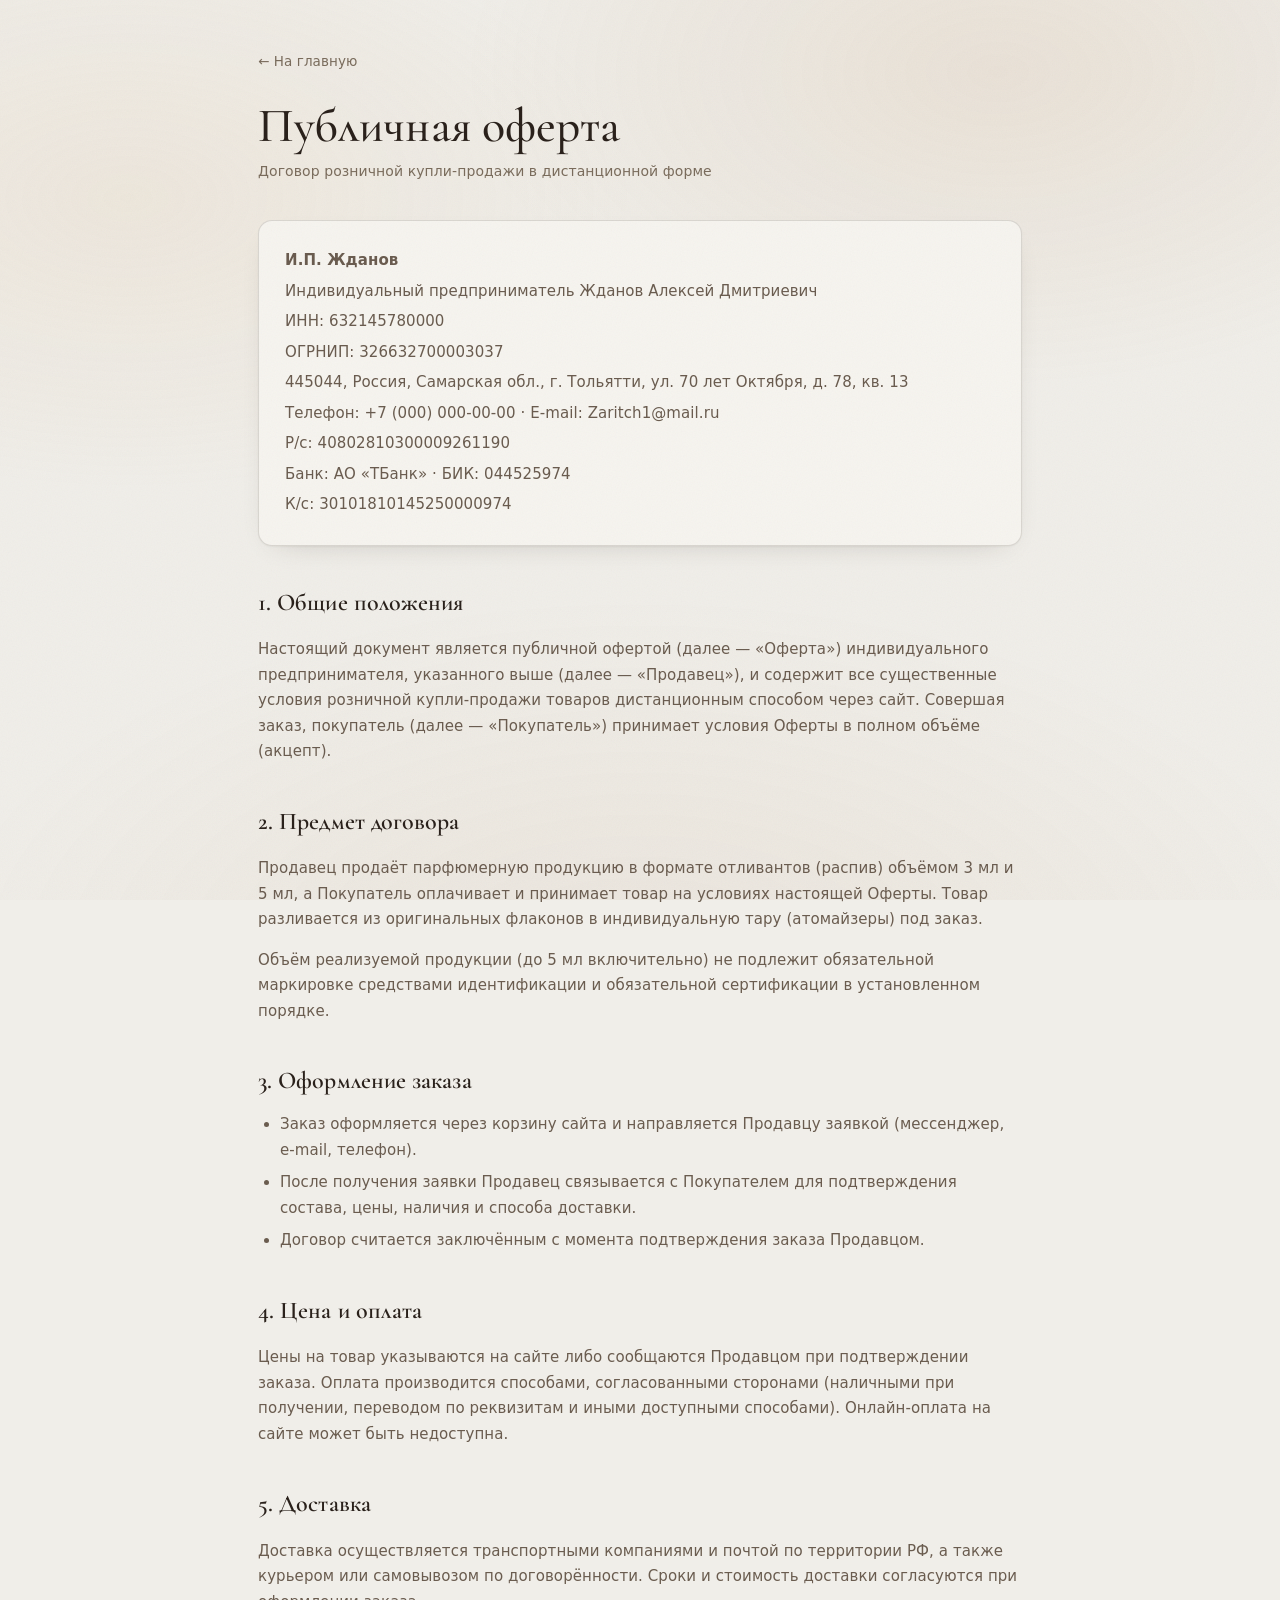
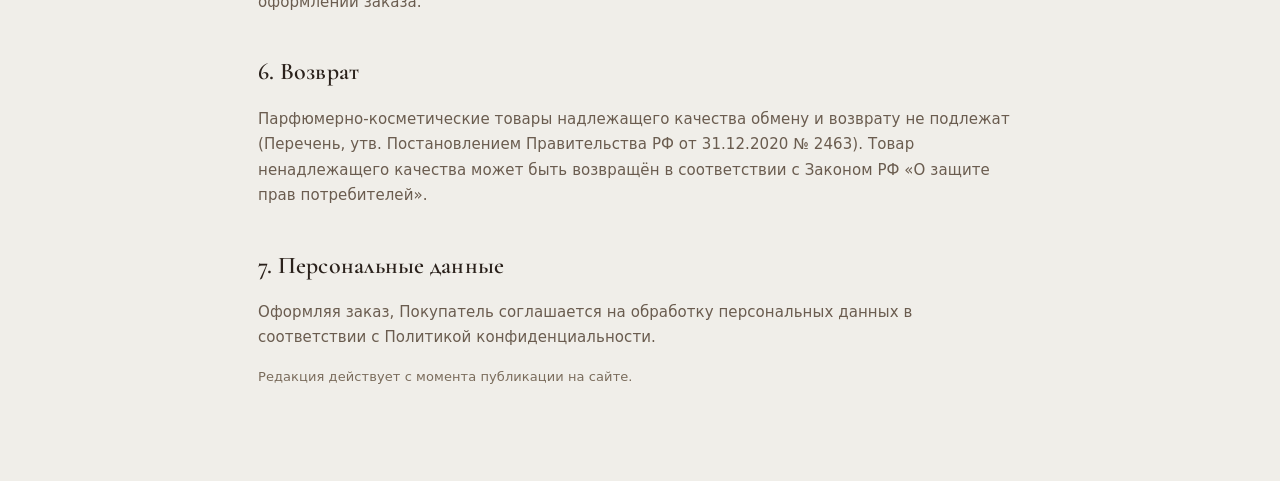
==== commit 3a319cd5: "Реквизиты ИП Жданова вместо заглушек + банковские реквизиты в футере и оферте Co-Authored-By: Claude" ====
--- a/offer.html
+++ b/offer.html
@@ -24,6 +24,9 @@
       <p>ОГРНИП: <span id="oOgrnip">[ОГРНИП]</span></p>
       <p id="oAddr">[Адрес регистрации]</p>
       <p>Телефон: <span id="oPhone">[телефон]</span> · E-mail: <span id="oEmail">[почта]</span></p>
+      <p>Р/с: <span id="oAccount"></span></p>
+      <p>Банк: <span id="oBank"></span> · БИК: <span id="oBik"></span></p>
+      <p>К/с: <span id="oCorr"></span></p>
     </div>
 
     <h2>1. Общие положения</h2>
@@ -77,6 +80,7 @@
       var set = function (id, v) { var el = document.getElementById(id); if (el) el.textContent = v; };
       set("oFio", L.fio); set("oInn", L.inn); set("oOgrnip", L.ogrnip); set("oAddr", L.address);
       set("oPhone", CONFIG.phoneDisplay); set("oEmail", CONFIG.email);
+      set("oAccount", L.account); set("oBank", L.bankName); set("oBik", L.bik); set("oCorr", L.corrAccount);
     })();
   </script>
 </body>
--- a/assets/css/styles.css
+++ b/assets/css/styles.css
@@ -122,6 +122,7 @@
 
 /* ============================= ПЛАШКА СКИДКИ ============================= */
 .promo-bar{
+  display:none;                /* верхняя плашка убрана — скидку показываем бейджем в hero */
   background:linear-gradient(90deg,var(--gold-deep),var(--gold) 50%,var(--gold-deep));
   color:#fff;text-align:center;
   font-size:11.5px;letter-spacing:.16em;text-transform:uppercase;font-weight:600;
@@ -612,10 +613,11 @@
 
 /* тост */
 .toast{
-  position:fixed;left:50%;bottom:30px;transform:translateX(-50%) translateY(20px);
-  background:var(--ink);color:#fff;padding:13px 26px;border-radius:999px;font-size:13.5px;font-weight:500;letter-spacing:.02em;
-  z-index:90;opacity:0;transition:opacity .3s var(--ease), transform .3s var(--ease);pointer-events:none;
-  box-shadow:0 20px 40px -22px rgba(0,0,0,.6);
+  position:fixed;left:50%;bottom:26px;transform:translateX(-50%) translateY(20px);
+  max-width:calc(100vw - 28px);text-align:center;line-height:1.2;
+  background:var(--ink);color:#fff;padding:10px 20px;border-radius:999px;font-size:13px;font-weight:500;letter-spacing:.02em;
+  z-index:90;opacity:0;transition:opacity .25s var(--ease), transform .25s var(--ease);pointer-events:none;
+  box-shadow:0 14px 30px -20px rgba(0,0,0,.5);
 }
 .toast.show{opacity:1;transform:translateX(-50%) translateY(0)}
 
@@ -649,6 +651,17 @@
   .footer-grid{grid-template-columns:1fr;gap:30px}
   .send-buttons{grid-template-columns:1fr}
   .section-head{margin-bottom:32px}
+  /* телефон: без декоративной чёрточки и кнопок hero; «шарик» бледнее для читаемости */
+  .hero-divider{display:none}
+  .hero-blob{width:min(40vw,220px);opacity:.3;top:clamp(72px,11vh,140px)}
+  /* на телефоне кнопки hero убираем — каталог сразу под ними (листать вниз) */
+  .hero-actions{display:none}
+  /* фильтры: одна прокручиваемая по горизонтали строка вместо 3–4 рядов */
+  .filters{flex-wrap:nowrap;overflow-x:auto;justify-content:flex-start;-webkit-overflow-scrolling:touch;scrollbar-width:none}
+  .filters::-webkit-scrollbar{display:none}
+  .filter-chip{flex:0 0 auto}
+  /* подзаголовок-инструкция каталога на телефоне лишний */
+  #catalog .section-sub{display:none}
 }
 @media (max-width:420px){
   .container{padding:0 16px}
@@ -665,6 +678,17 @@
   .hero-promo-text{white-space:normal}
 }
 
+/* ===== ПРОИЗВОДИТЕЛЬНОСТЬ НА ТЕЛЕФОНАХ: убираем дорогие при скролле эффекты ===== */
+@media (max-width:900px){
+  /* плёночное зерно (fixed + mix-blend) перерисовывает весь экран на каждый кадр */
+  body::after{display:none}
+  /* убираем backdrop-blur (шапка + 46 бейджей на карточках) — главный источник лагов */
+  .site-header{background:rgba(243,241,236,.95);backdrop-filter:none;-webkit-backdrop-filter:none}
+  .card-vol-badge,.card-sale{backdrop-filter:none;-webkit-backdrop-filter:none}
+  /* blob: убираем дорогой морфинг border-radius, оставляем лёгкое плавание (GPU) */
+  .hero-blob{animation:floaty 12s ease-in-out infinite}
+}
+
 @media (prefers-reduced-motion:reduce){
   *{scroll-behavior:auto !important}
   .reveal{opacity:1;transform:none;transition:none}
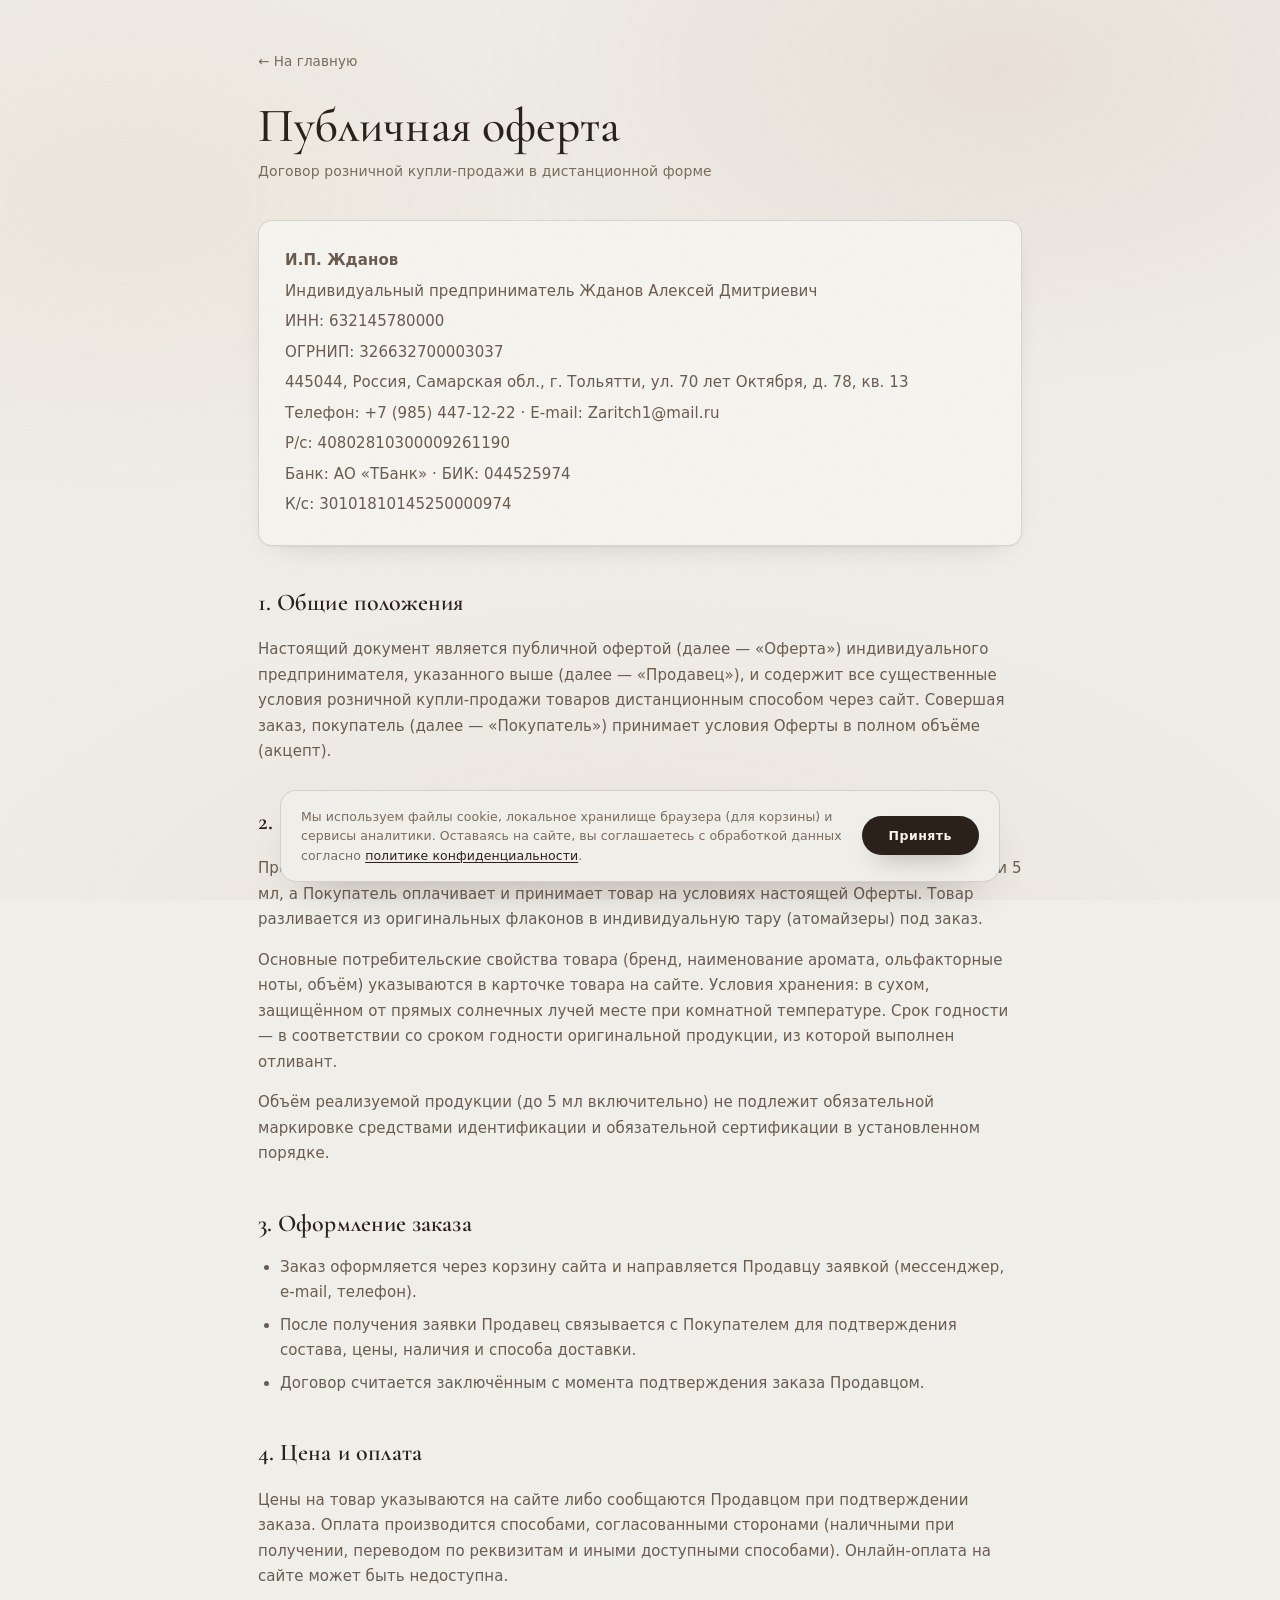
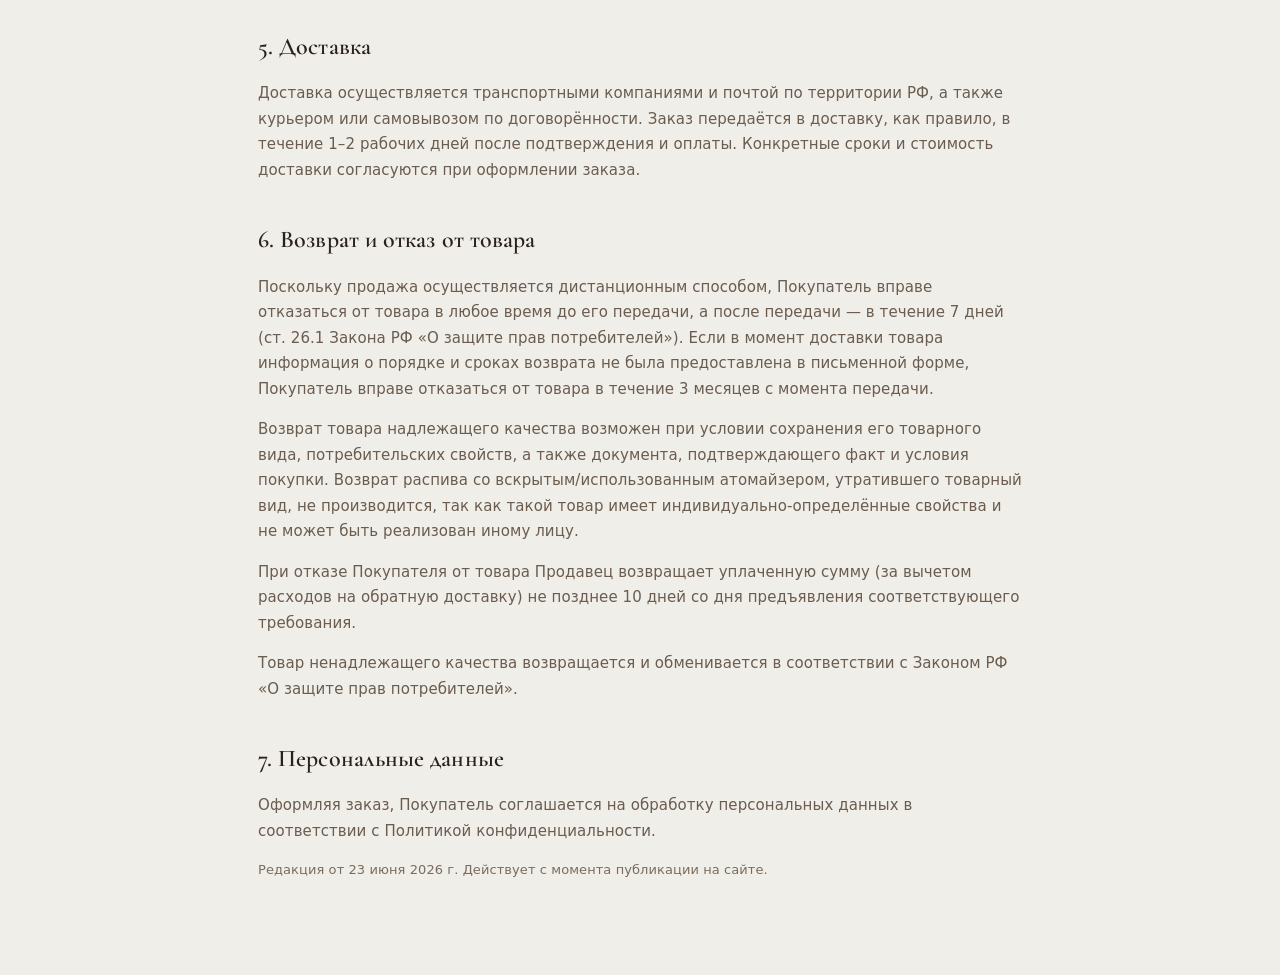
==== commit 74498370: "Улучшения: SEO/og-теги, Метрика, cookie, оферта (ст.26.1), карточка товара, поиск, мобильное меню, с" ====
--- a/offer.html
+++ b/offer.html
@@ -36,9 +36,13 @@
     принимает условия Оферты в полном объёме (акцепт).</p>
 
     <h2>2. Предмет договора</h2>
-    <p>Продавец продаёт парфюмерную продукцию в формате отливантов (распив) объёмом 3 мл и 5 мл,
+    <p>Продавец продаёт парфюмерную продукцию в формате отливантов (распив) объёмом 3, 4 и 5 мл,
     а Покупатель оплачивает и принимает товар на условиях настоящей Оферты. Товар разливается из
     оригинальных флаконов в индивидуальную тару (атомайзеры) под заказ.</p>
+    <p>Основные потребительские свойства товара (бренд, наименование аромата, ольфакторные ноты,
+    объём) указываются в карточке товара на сайте. Условия хранения: в сухом, защищённом от прямых
+    солнечных лучей месте при комнатной температуре. Срок годности — в соответствии со сроком годности
+    оригинальной продукции, из которой выполнен отливант.</p>
     <p>Объём реализуемой продукции (до 5 мл включительно) не подлежит обязательной маркировке
     средствами идентификации и обязательной сертификации в установленном порядке.</p>
 
@@ -58,21 +62,35 @@
 
     <h2>5. Доставка</h2>
     <p>Доставка осуществляется транспортными компаниями и почтой по территории РФ, а также курьером
-    или самовывозом по договорённости. Сроки и стоимость доставки согласуются при оформлении заказа.</p>
+    или самовывозом по договорённости. Заказ передаётся в доставку, как правило, в течение
+    1–2 рабочих дней после подтверждения и оплаты. Конкретные сроки и стоимость доставки согласуются
+    при оформлении заказа.</p>
 
-    <h2>6. Возврат</h2>
-    <p>Парфюмерно-косметические товары надлежащего качества обмену и возврату не подлежат
-    (Перечень, утв. Постановлением Правительства РФ от 31.12.2020 № 2463). Товар ненадлежащего
-    качества может быть возвращён в соответствии с Законом РФ «О защите прав потребителей».</p>
+    <h2>6. Возврат и отказ от товара</h2>
+    <p>Поскольку продажа осуществляется дистанционным способом, Покупатель вправе отказаться от товара
+    в любое время до его передачи, а после передачи — в течение 7 дней (ст. 26.1 Закона РФ
+    «О защите прав потребителей»). Если в момент доставки товара информация о порядке и сроках возврата
+    не была предоставлена в письменной форме, Покупатель вправе отказаться от товара в течение 3 месяцев
+    с момента передачи.</p>
+    <p>Возврат товара надлежащего качества возможен при условии сохранения его товарного вида,
+    потребительских свойств, а также документа, подтверждающего факт и условия покупки. Возврат
+    распива со вскрытым/использованным атомайзером, утратившего товарный вид, не производится, так как
+    такой товар имеет индивидуально-определённые свойства и не может быть реализован иному лицу.</p>
+    <p>При отказе Покупателя от товара Продавец возвращает уплаченную сумму (за вычетом расходов на
+    обратную доставку) не позднее 10 дней со дня предъявления соответствующего требования.</p>
+    <p>Товар ненадлежащего качества возвращается и обменивается в соответствии с Законом РФ
+    «О защите прав потребителей».</p>
 
     <h2>7. Персональные данные</h2>
     <p>Оформляя заказ, Покупатель соглашается на обработку персональных данных в соответствии с
     <a href="privacy.html">Политикой конфиденциальности</a>.</p>
 
-    <p class="muted">Редакция действует с момента публикации на сайте.</p>
+    <p class="muted">Редакция от <span id="oDate"></span> Действует с момента публикации на сайте.</p>
   </main>
 
   <script src="assets/js/config.js"></script>
+  <script src="assets/js/analytics.js"></script>
+  <script src="assets/js/cookie.js"></script>
   <script>
     (function () {
       var L = (window.CONFIG && CONFIG.legal) || {};
@@ -81,6 +99,7 @@
       set("oFio", L.fio); set("oInn", L.inn); set("oOgrnip", L.ogrnip); set("oAddr", L.address);
       set("oPhone", CONFIG.phoneDisplay); set("oEmail", CONFIG.email);
       set("oAccount", L.account); set("oBank", L.bankName); set("oBik", L.bik); set("oCorr", L.corrAccount);
+      set("oDate", L.offerDate);
     })();
   </script>
 </body>
--- a/assets/css/styles.css
+++ b/assets/css/styles.css
@@ -621,6 +621,25 @@
 }
 .toast.show{opacity:1;transform:translateX(-50%) translateY(0)}
 
+/* cookie-плашка */
+.cookie-bar{
+  position:fixed;left:50%;bottom:18px;transform:translateX(-50%) translateY(140%);
+  z-index:80;width:min(720px,calc(100vw - 28px));
+  display:flex;align-items:center;gap:16px;flex-wrap:wrap;justify-content:center;
+  background:var(--bg);border:1px solid var(--line);border-radius:16px;
+  padding:16px 20px;box-shadow:var(--shadow);
+  transition:transform .4s var(--ease), opacity .4s var(--ease);opacity:0;
+}
+.cookie-bar.show{transform:translateX(-50%) translateY(0);opacity:1}
+.cookie-text{margin:0;flex:1;min-width:240px;font-size:12.5px;color:var(--muted);line-height:1.55}
+.cookie-text a{color:var(--ink);text-decoration:underline;text-underline-offset:2px}
+.cookie-accept{flex:none;padding:11px 26px;font-size:12.5px}
+@media (max-width:560px){
+  .cookie-bar{bottom:0;left:0;transform:translateY(140%);width:100%;border-radius:16px 16px 0 0;padding:14px 16px}
+  .cookie-bar.show{transform:translateY(0)}
+  .cookie-accept{width:100%}
+}
+
 /* ============================= АНИМАЦИИ ============================= */
 .reveal{opacity:0;transform:translateY(22px);transition:opacity .7s var(--ease), transform .7s var(--ease)}
 .reveal.in{opacity:1;transform:none}
@@ -641,7 +660,22 @@
   .footer-grid{grid-template-columns:1fr 1fr}
 }
 @media (max-width:760px){
-  .nav{display:none}
+  /* навигация прячется в бургер-меню */
+  .nav-toggle{display:flex}
+  .nav{
+    display:flex;flex-direction:column;gap:0;
+    position:absolute;top:100%;left:0;right:0;
+    background:rgba(243,241,236,.98);
+    -webkit-backdrop-filter:saturate(150%) blur(14px);backdrop-filter:saturate(150%) blur(14px);
+    border-bottom:1px solid var(--line);box-shadow:var(--shadow-sm);
+    padding:6px 28px 14px;
+    transform:translateY(-14px);opacity:0;pointer-events:none;visibility:hidden;
+    transition:opacity .25s var(--ease), transform .25s var(--ease), visibility .25s;
+  }
+  .nav.open{transform:none;opacity:1;pointer-events:auto;visibility:visible}
+  .nav a{padding:13px 2px;border-bottom:1px solid var(--line-soft);font-size:15px}
+  .nav a:last-child{border-bottom:none}
+  .nav a::after{display:none}
   .grid{grid-template-columns:repeat(2,minmax(0,1fr));gap:16px}
   .card{padding:12px 12px 16px}
   .card-name{font-size:19px}
@@ -654,8 +688,9 @@
   /* телефон: без декоративной чёрточки и кнопок hero; «шарик» бледнее для читаемости */
   .hero-divider{display:none}
   .hero-blob{width:min(40vw,220px);opacity:.3;top:clamp(72px,11vh,140px)}
-  /* на телефоне кнопки hero убираем — каталог сразу под ними (листать вниз) */
-  .hero-actions{display:none}
+  /* на телефоне оставляем одну заметную кнопку к каталогу */
+  .hero-actions .btn-ghost{display:none}
+  .hero-actions .btn-primary{width:100%;max-width:320px}
   /* фильтры: одна прокручиваемая по горизонтали строка вместо 3–4 рядов */
   .filters{flex-wrap:nowrap;overflow-x:auto;justify-content:flex-start;-webkit-overflow-scrolling:touch;scrollbar-width:none}
   .filters::-webkit-scrollbar{display:none}
@@ -715,3 +750,105 @@
 .doc .req-box{background:var(--surface);border:1px solid var(--line);border-radius:var(--radius);padding:22px 26px;margin:20px 0;box-shadow:var(--shadow-card)}
 .doc .req-box p{margin:5px 0}
 .doc .muted{color:var(--muted);font-size:13px}
+
+/* ============================= ПОЧЕМУ МЫ / КАК ЭТО РАБОТАЕТ ============================= */
+.features{padding:clamp(48px,7vw,84px) 0 0}
+.features-grid{display:grid;grid-template-columns:repeat(4,minmax(0,1fr));gap:20px}
+.feature{
+  background:linear-gradient(180deg,#F7F5F0 0%,#F1EFE9 100%);
+  border:1px solid var(--line-soft);border-radius:16px;padding:26px 22px;
+  box-shadow:var(--shadow-card);
+}
+.feature-ic{
+  width:44px;height:44px;border-radius:12px;display:flex;align-items:center;justify-content:center;
+  background:var(--gold-tint);color:var(--gold-deep);font-size:20px;margin-bottom:16px;
+}
+.feature h3{font-family:var(--serif);font-size:21px;font-weight:600;margin:0 0 8px;line-height:1.15}
+.feature p{margin:0;font-size:13.5px;color:var(--muted);line-height:1.6}
+
+.steps{
+  display:grid;grid-template-columns:repeat(4,minmax(0,1fr));gap:18px;
+  margin-top:clamp(34px,5vw,52px);padding-top:clamp(34px,5vw,52px);border-top:1px solid var(--line-soft);
+}
+.step{display:flex;flex-direction:column;align-items:flex-start;gap:12px}
+.step-n{
+  width:34px;height:34px;border-radius:50%;flex:none;
+  display:flex;align-items:center;justify-content:center;
+  background:var(--btn);color:#fbf3e9;font-family:var(--serif);font-size:17px;font-weight:600;
+}
+.step p{margin:0;font-size:13.5px;color:var(--ink-soft);line-height:1.55}
+
+/* ============================= ПОИСК / СОРТИРОВКА КАТАЛОГА ============================= */
+.catalog-tools{display:flex;gap:12px;justify-content:center;flex-wrap:wrap;margin-bottom:22px}
+.search-field{
+  display:flex;align-items:center;gap:9px;flex:1;min-width:240px;max-width:420px;
+  border:1px solid var(--line);border-radius:999px;background:#fff;padding:0 16px;color:var(--muted);
+  transition:border-color .2s, box-shadow .2s;
+}
+.search-field:focus-within{border-color:var(--gold);box-shadow:0 0 0 3px var(--gold-tint);color:var(--gold-deep)}
+.search-field input{border:none;outline:none;background:none;flex:1;min-width:0;font-family:inherit;font-size:14px;color:var(--ink);padding:12px 0}
+.sort-select{
+  border:1px solid var(--line);border-radius:999px;background:#fff;color:var(--ink);
+  font-family:inherit;font-size:13.5px;padding:12px 38px 12px 18px;cursor:pointer;
+  appearance:none;-webkit-appearance:none;
+  background-image:url("data:image/svg+xml,%3Csvg xmlns='http://www.w3.org/2000/svg' width='12' height='8' viewBox='0 0 12 8'%3E%3Cpath d='M1 1l5 5 5-5' fill='none' stroke='%237A6C5C' stroke-width='1.6'/%3E%3C/svg%3E");
+  background-repeat:no-repeat;background-position:right 16px center;
+  transition:border-color .2s, box-shadow .2s;
+}
+.sort-select:focus{outline:none;border-color:var(--gold);box-shadow:0 0 0 3px var(--gold-tint)}
+.catalog-empty{text-align:center;color:var(--muted);font-size:15px;padding:40px 0}
+
+/* карточка кликабельна (фото/название открывают окно товара) */
+.card-media,.card-name{cursor:pointer}
+
+/* блокировка прокрутки фона при открытых корзине/модалках */
+body.no-scroll{overflow:hidden}
+
+/* ============================= БУРГЕР-МЕНЮ (моб.) ============================= */
+.nav-toggle{
+  display:none;flex-direction:column;justify-content:center;gap:5px;
+  width:42px;height:42px;border:none;background:none;padding:9px;border-radius:10px;
+  transition:background .2s;
+}
+.nav-toggle:hover{background:rgba(26,22,16,.05)}
+.nav-toggle span{display:block;height:2px;width:100%;background:var(--ink);border-radius:2px;transition:transform .3s var(--ease), opacity .2s}
+.nav-toggle[aria-expanded="true"] span:nth-child(1){transform:translateY(7px) rotate(45deg)}
+.nav-toggle[aria-expanded="true"] span:nth-child(2){opacity:0}
+.nav-toggle[aria-expanded="true"] span:nth-child(3){transform:translateY(-7px) rotate(-45deg)}
+
+/* ============================= МОДАЛКА ТОВАРА ============================= */
+.pm-box{width:min(860px,100%);position:relative;padding:0;overflow:hidden}
+.pm-close{position:absolute;top:12px;right:12px;z-index:3;background:rgba(246,244,239,.86);backdrop-filter:blur(5px);-webkit-backdrop-filter:blur(5px)}
+.pm-grid{display:grid;grid-template-columns:minmax(0,1fr) minmax(0,1.1fr)}
+.pm-media{position:relative;aspect-ratio:3/4;background:var(--media-bg);overflow:hidden}
+.pm-media img{width:100%;height:100%;object-fit:cover;object-position:center 42%;filter:sepia(.14) saturate(1.12) brightness(1.015)}
+.pm-info{padding:34px 34px 30px;display:flex;flex-direction:column;overflow-y:auto;max-height:90vh}
+.pm-brand{font-size:10.5px;letter-spacing:.17em;text-transform:uppercase;font-weight:700;color:var(--gold-deep)}
+.pm-name{font-family:var(--serif);font-size:30px;font-weight:600;line-height:1.12;margin:6px 0 4px}
+.pm-gender{font-size:11px;letter-spacing:.1em;text-transform:uppercase;color:var(--muted);margin-bottom:16px}
+.pm-desc{font-size:14.5px;color:var(--ink-soft);line-height:1.65;margin:0 0 20px}
+.pm-notes{margin:0 0 22px;display:flex;flex-direction:column;gap:10px}
+.pm-note-row{display:flex;gap:10px;font-size:13.5px;line-height:1.5}
+.pm-note-row b{flex:none;width:74px;color:var(--gold-deep);font-weight:600;font-size:11px;text-transform:uppercase;letter-spacing:.08em;padding-top:2px}
+.pm-note-row span{color:var(--ink-soft)}
+.pm-buy{margin-top:auto;display:flex;flex-direction:column;gap:14px}
+.pm-price-row{display:flex;align-items:center;justify-content:space-between;gap:16px;flex-wrap:wrap}
+.pm-add{padding:14px 30px}
+@media (max-width:680px){
+  .pm-grid{grid-template-columns:1fr}
+  .pm-media{aspect-ratio:16/10}
+  .pm-info{padding:24px 22px 26px}
+  .pm-name{font-size:25px}
+}
+
+/* ============================= АДАПТИВ: НОВЫЕ БЛОКИ ============================= */
+@media (max-width:1024px){
+  .features-grid{grid-template-columns:repeat(2,minmax(0,1fr))}
+  .steps{grid-template-columns:repeat(2,minmax(0,1fr))}
+}
+@media (max-width:560px){
+  .features-grid{grid-template-columns:1fr}
+  .steps{grid-template-columns:1fr;gap:14px}
+  .catalog-tools{flex-direction:column}
+  .search-field,.sort-select{max-width:none;width:100%}
+}
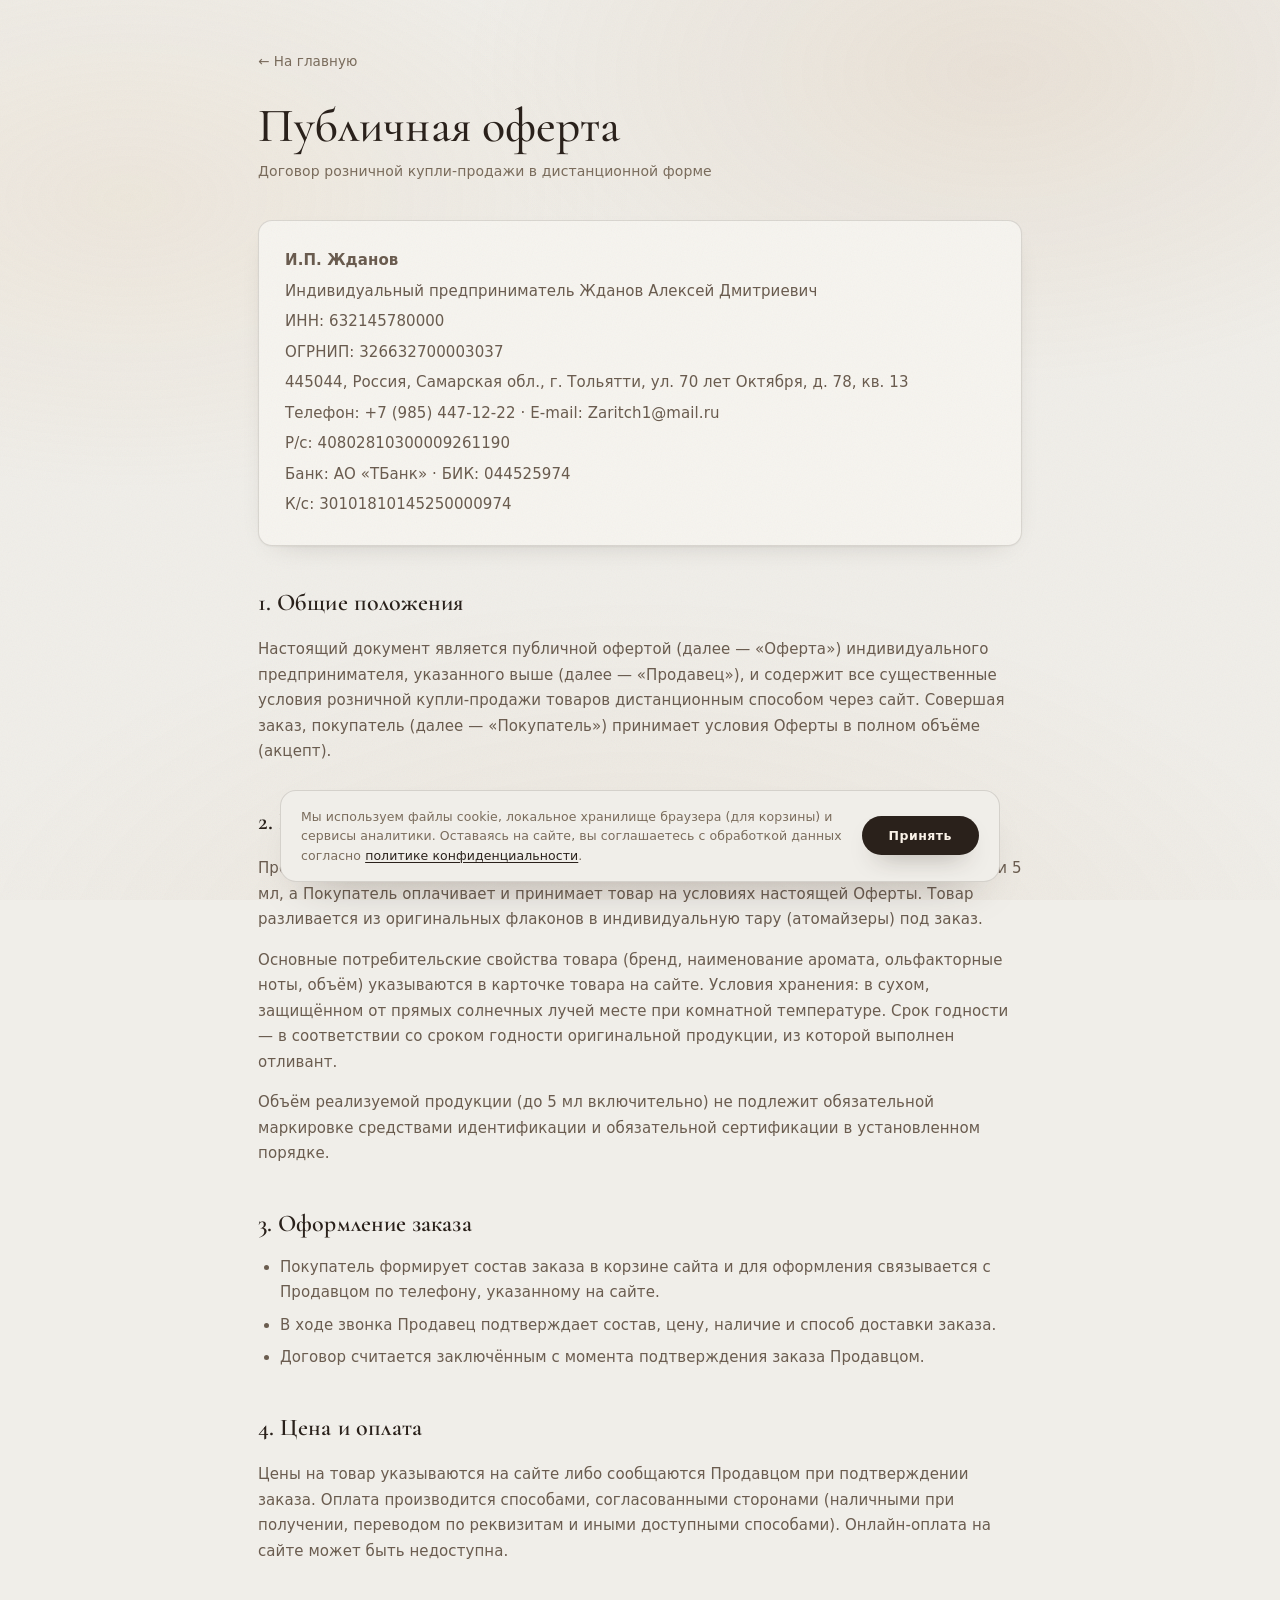
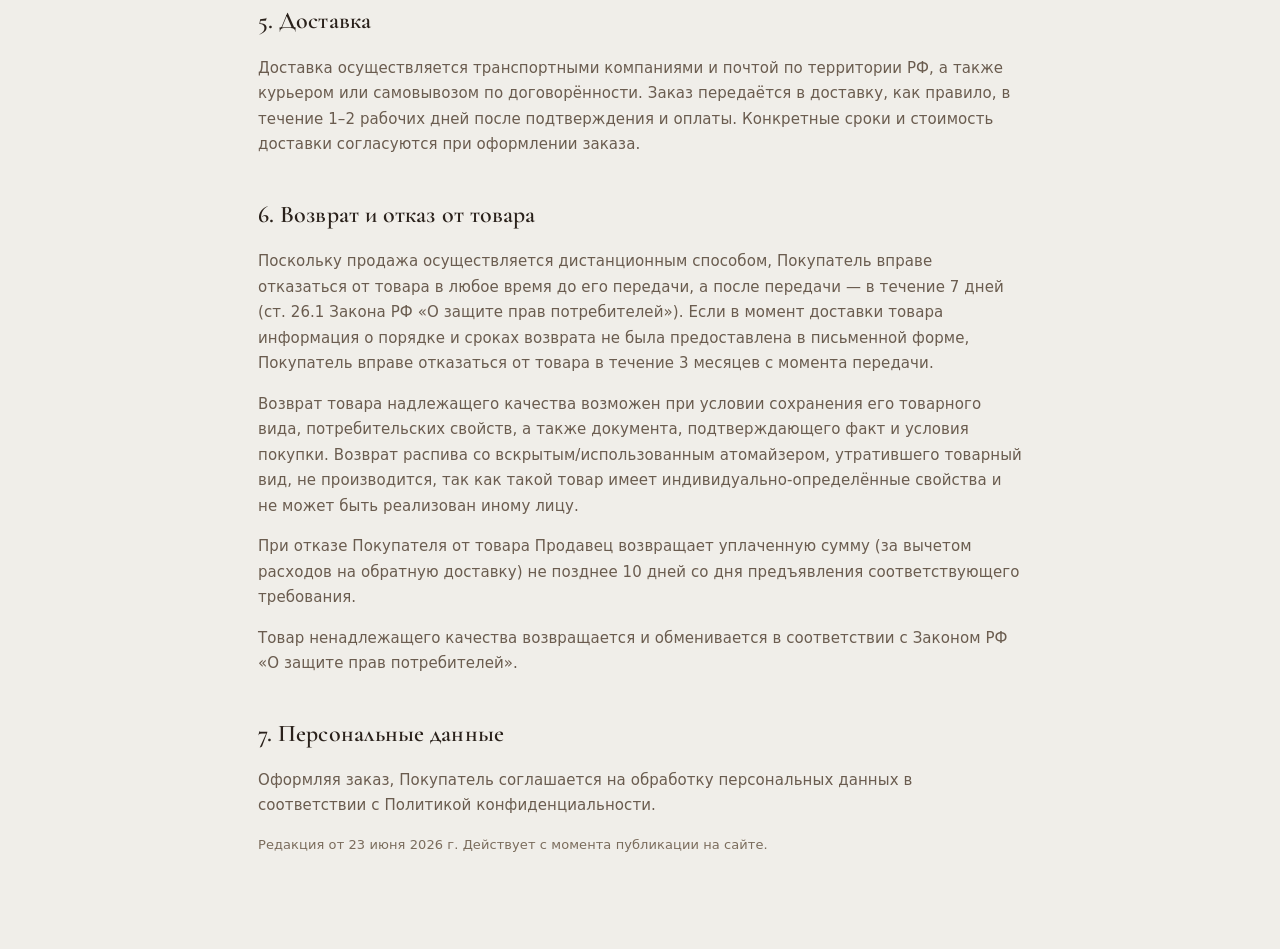
==== commit 45b2bb28: "Оформление заказа без сбора ПДн: вместо формы — плашка «позвоните» + список товаров Убрана форма (им" ====
--- a/offer.html
+++ b/offer.html
@@ -48,10 +48,9 @@
 
     <h2>3. Оформление заказа</h2>
     <ul>
-      <li>Заказ оформляется через корзину сайта и направляется Продавцу заявкой (мессенджер, e-mail,
-      телефон).</li>
-      <li>После получения заявки Продавец связывается с Покупателем для подтверждения состава, цены,
-      наличия и способа доставки.</li>
+      <li>Покупатель формирует состав заказа в корзине сайта и для оформления связывается с Продавцом
+      по телефону, указанному на сайте.</li>
+      <li>В ходе звонка Продавец подтверждает состав, цену, наличие и способ доставки заказа.</li>
       <li>Договор считается заключённым с момента подтверждения заказа Продавцом.</li>
     </ul>
 
--- a/assets/css/styles.css
+++ b/assets/css/styles.css
@@ -611,6 +611,15 @@
 .send-call{background:transparent;border:1px solid rgba(26,26,26,.4);color:var(--ink)}
 .send-call:hover{background:var(--btn);color:#fbf3e9;border-color:var(--btn);transform:translateY(-2px)}
 
+/* оформление заказа — звонок (без формы сбора данных) */
+.checkout-call{padding:24px 26px 30px;display:flex;flex-direction:column;gap:16px}
+.checkout-call-lead{margin:0;font-size:14.5px;color:var(--ink-soft);line-height:1.6}
+.call-phone{font-size:18px;padding:16px 24px;letter-spacing:.02em}
+.checkout-call-note{margin:4px 0 0;font-size:12.5px;color:var(--muted)}
+.checkout-order{display:flex;flex-direction:column;gap:6px;background:var(--surface);border:1px solid var(--line);border-radius:12px;padding:14px 16px}
+.co-line{font-size:13px;color:var(--ink-soft);line-height:1.45}
+.co-total{margin-top:6px;padding-top:8px;border-top:1px solid var(--line-soft);font-weight:700;font-size:14px;color:var(--ink)}
+
 /* тост */
 .toast{
   position:fixed;left:50%;bottom:26px;transform:translateX(-50%) translateY(20px);
@@ -751,33 +760,6 @@
 .doc .req-box p{margin:5px 0}
 .doc .muted{color:var(--muted);font-size:13px}
 
-/* ============================= ПОЧЕМУ МЫ / КАК ЭТО РАБОТАЕТ ============================= */
-.features{padding:clamp(48px,7vw,84px) 0 0}
-.features-grid{display:grid;grid-template-columns:repeat(4,minmax(0,1fr));gap:20px}
-.feature{
-  background:linear-gradient(180deg,#F7F5F0 0%,#F1EFE9 100%);
-  border:1px solid var(--line-soft);border-radius:16px;padding:26px 22px;
-  box-shadow:var(--shadow-card);
-}
-.feature-ic{
-  width:44px;height:44px;border-radius:12px;display:flex;align-items:center;justify-content:center;
-  background:var(--gold-tint);color:var(--gold-deep);font-size:20px;margin-bottom:16px;
-}
-.feature h3{font-family:var(--serif);font-size:21px;font-weight:600;margin:0 0 8px;line-height:1.15}
-.feature p{margin:0;font-size:13.5px;color:var(--muted);line-height:1.6}
-
-.steps{
-  display:grid;grid-template-columns:repeat(4,minmax(0,1fr));gap:18px;
-  margin-top:clamp(34px,5vw,52px);padding-top:clamp(34px,5vw,52px);border-top:1px solid var(--line-soft);
-}
-.step{display:flex;flex-direction:column;align-items:flex-start;gap:12px}
-.step-n{
-  width:34px;height:34px;border-radius:50%;flex:none;
-  display:flex;align-items:center;justify-content:center;
-  background:var(--btn);color:#fbf3e9;font-family:var(--serif);font-size:17px;font-weight:600;
-}
-.step p{margin:0;font-size:13.5px;color:var(--ink-soft);line-height:1.55}
-
 /* ============================= ПОИСК / СОРТИРОВКА КАТАЛОГА ============================= */
 .catalog-tools{display:flex;gap:12px;justify-content:center;flex-wrap:wrap;margin-bottom:22px}
 .search-field{
@@ -842,13 +824,7 @@
 }
 
 /* ============================= АДАПТИВ: НОВЫЕ БЛОКИ ============================= */
-@media (max-width:1024px){
-  .features-grid{grid-template-columns:repeat(2,minmax(0,1fr))}
-  .steps{grid-template-columns:repeat(2,minmax(0,1fr))}
-}
 @media (max-width:560px){
-  .features-grid{grid-template-columns:1fr}
-  .steps{grid-template-columns:1fr;gap:14px}
   .catalog-tools{flex-direction:column}
   .search-field,.sort-select{max-width:none;width:100%}
 }
